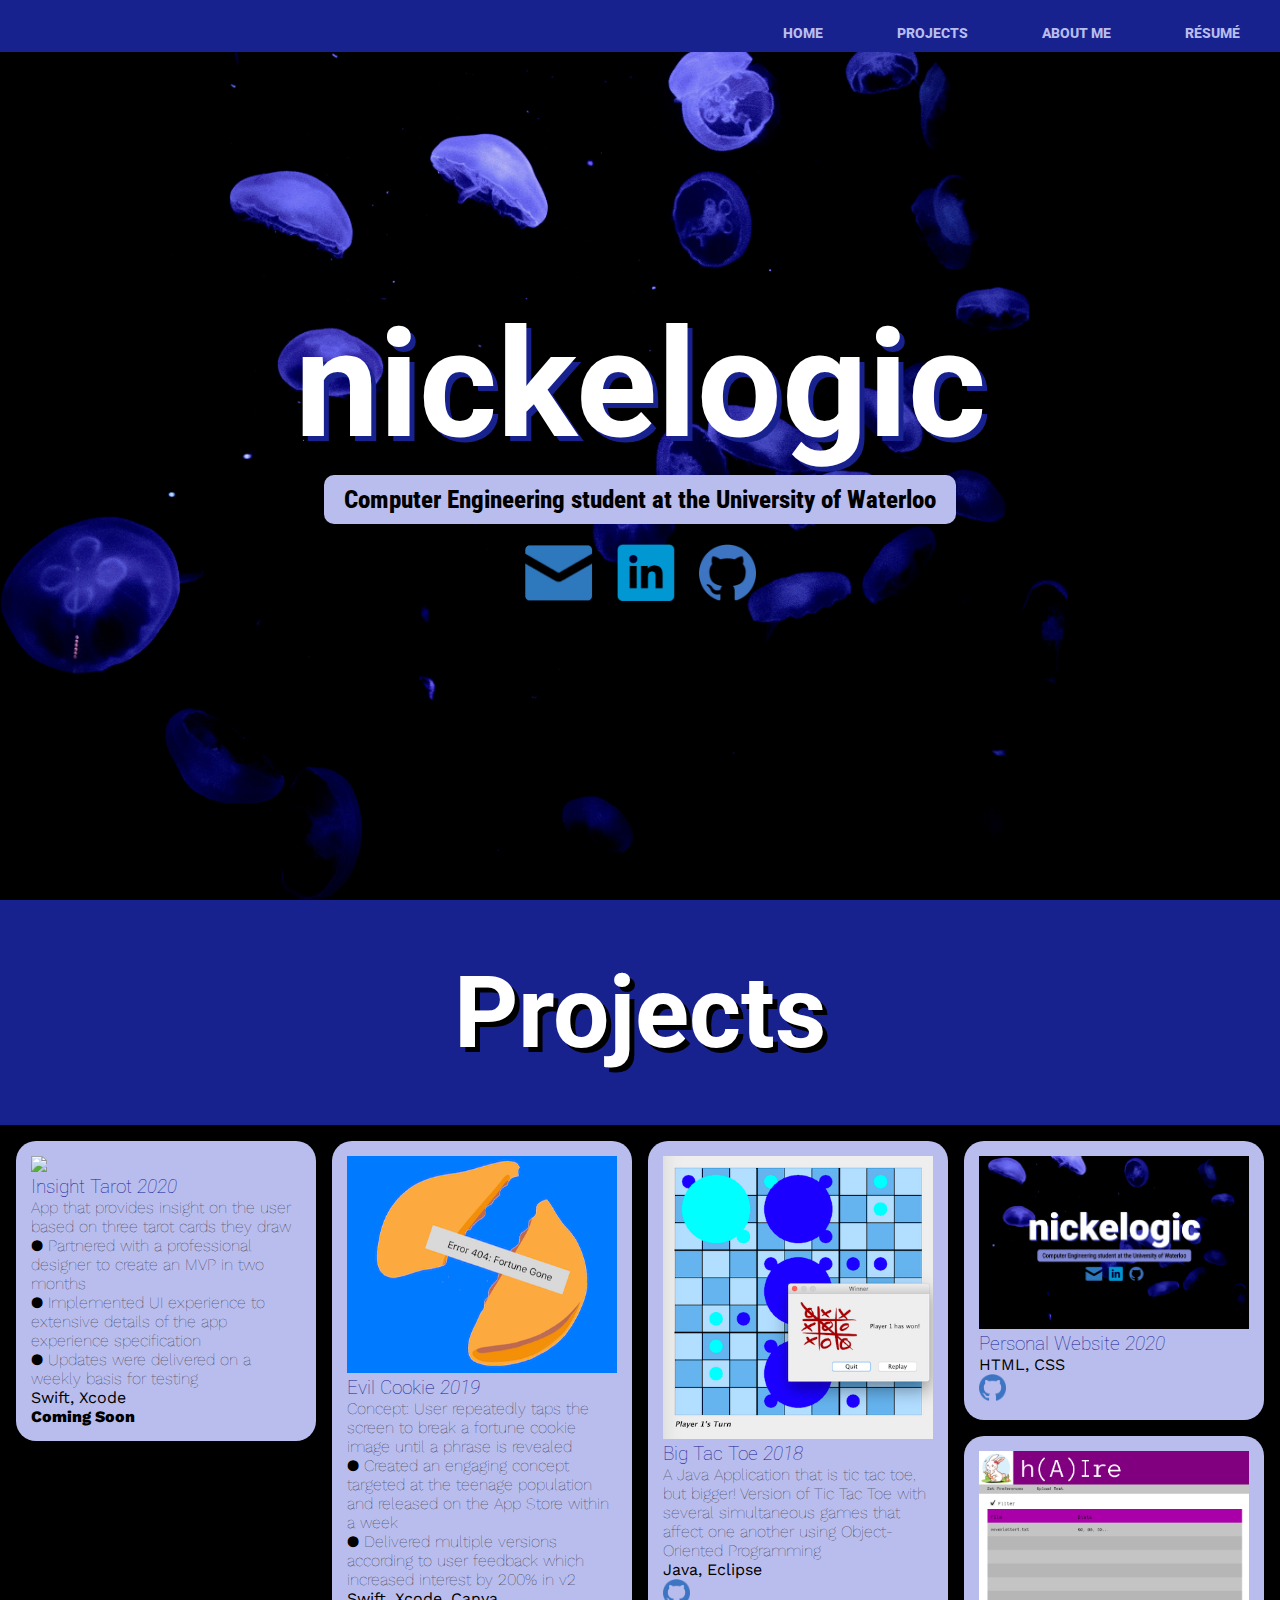
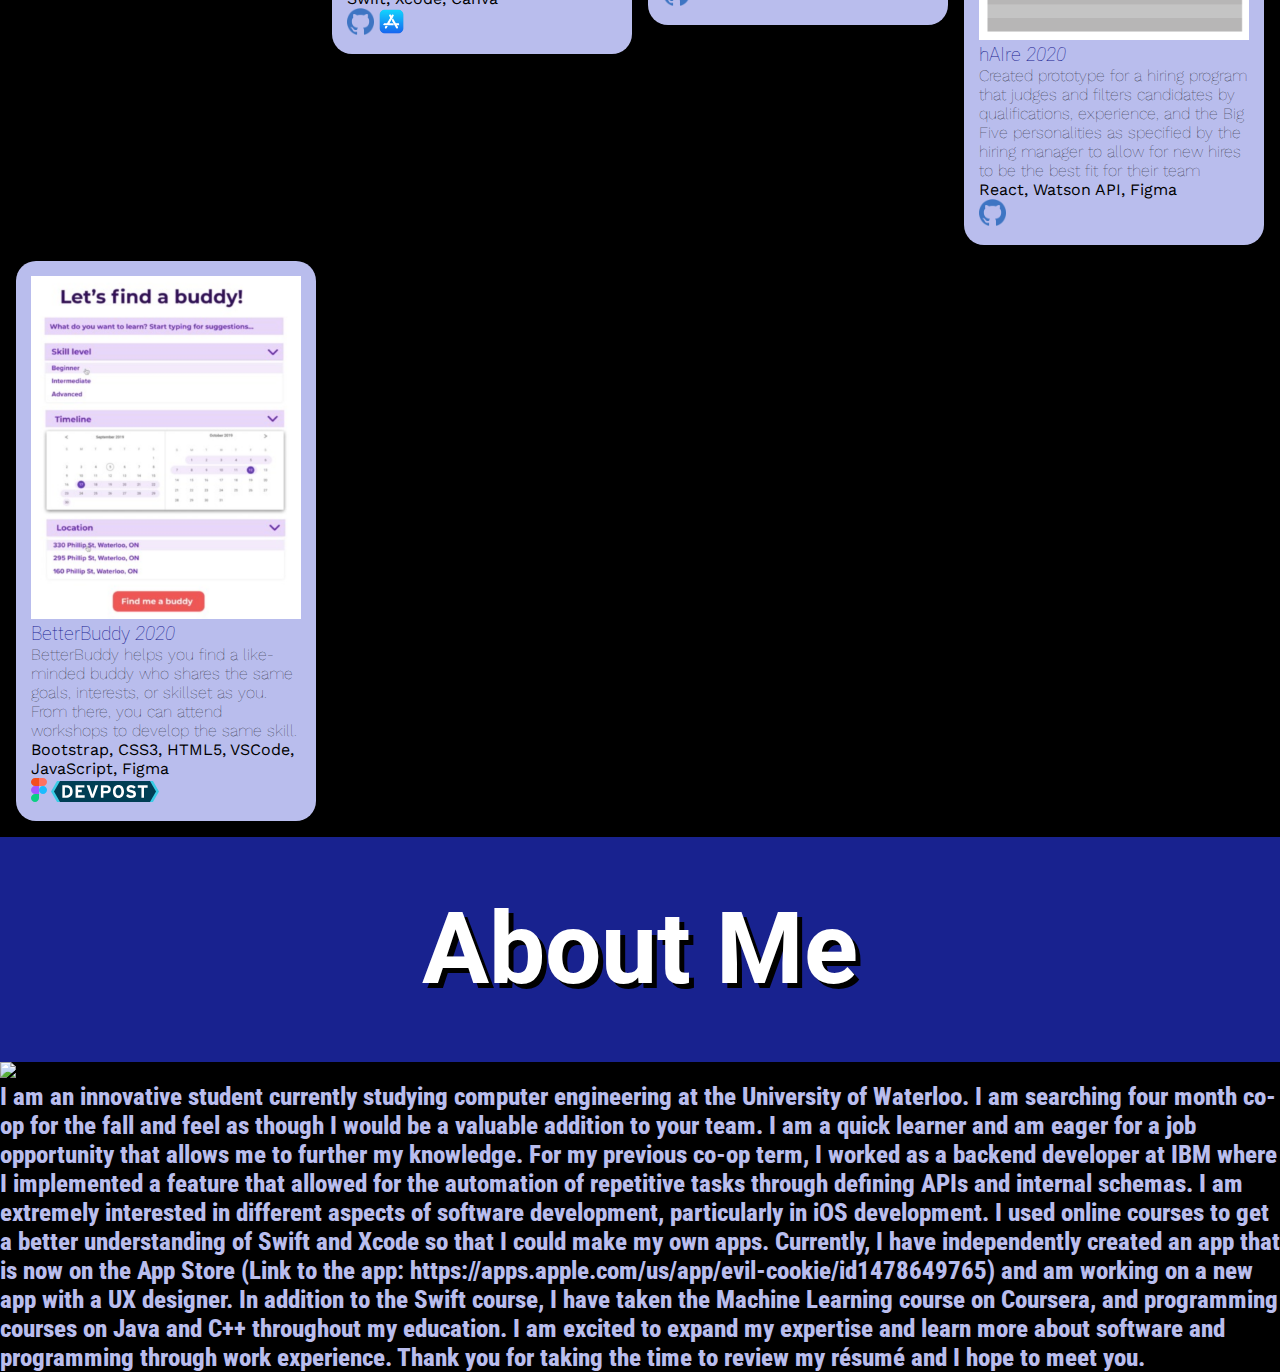
==== index.html @ 1be84898 "update projects" ====
<!DOCTYPE html>
<html lang="en">

<head>
    <title>nickelogic | home</title>
    <meta charset="utf-8">
    <meta name="viewport" content="width=device-width, initial-scale=1">
    <meta name="description"
    content="Computer Engineering Student at the University of Waterloo">
    <link rel="stylesheet" href="./css/style.css">
    <link rel="stylesheet" href="./css/box.css">
    <link href="https://fonts.googleapis.com/css2?family=Raleway&display=swap" rel="stylesheet">
    <link href="https://fonts.googleapis.com/css2?family=Roboto+Condensed&display=swap" rel="stylesheet">

    <link href="https://fonts.googleapis.com/css2?family=Roboto:wght@900&display=swap" rel="stylesheet">

    <link rel="icon" href="./img/jellyfishicon.png">
</head>

<header>
    <div class="container">
        <nav>
            <ul>
                <li><a class="active" href="./index.html">Home</a></li>
                <li><a href="#projects">Projects</a></li>
                <li><a href="#aboutme">About Me</a></li>
                <li><a href="Nicole_Beilis_Resume.pdf" target="_blank" rel="noopener">Résumé</a></li>
            </ul>
        </nav>
    </div>
</header>

<body>
    <header id="showcase">
        <h1>nickelogic</h1>
        <p>Computer Engineering student at the University of Waterloo</p>
        <div class='social'>
            <a id="test" href="mailto:nicole.beilis+website@gmail.com" target="_blank">
                <img alt="email" src="./img/maillogo.png" width="6%" /></a>
            <a href="https://www.linkedin.com/in/nbeilis/" target="_blank">
                <img alt="github" src="./img/linkedinlogo.png" width="5%" /></a>
            <a href="https://github.com/nickelogic" target="_blank">
                <img alt="email" src="./img/githubicon.png" width="5%" /></a>
      </div>
    </header>
    <div id="projects">
        <div id="bigheader"><h1>Projects</h1></div>
        <div class="row">
            <div class="column">
              <div class="content">
                <img src="img/tarotpreview.png" style="width:100%">
                <h3>Insight Tarot <i>2020</i></h3>
                <h4>App that provides insight on the user based on three tarot cards they draw <br>
                    ● Partnered with a professional designer to create an MVP in two months<br>
                    ● Implemented UI experience to extensive details of the app experience specification<br>
                    ● Updates were delivered on a weekly basis for testing<br>
                    <b>Swift, Xcode</b></h4>
                <a >Coming Soon</a>
              </div>
            </div>
            <div class="column">
              <div class="content">
                <img src="img/evilCookie.png" style="width:100%">
                <h3>Evil Cookie <i>2019</i></h3>
                <h4>Concept: User repeatedly taps the screen to break a fortune cookie image until a phrase is revealed<br>
                    ● Created an engaging concept targeted at the teenage population and released on the App Store within a
                    week<br>
                    ● Delivered multiple versions according to user feedback which increased interest by 200% in v2<br>
                    <b>Swift, Xcode, Canva</b>
                </h4>
                <a href="https://github.com/nickelogic/EvilCookie" target="_blank">
                    <img alt="email" src="./img/githubicon.png" width="10%" /></a>
                <a href="https://apps.apple.com/us/app/evil-cookie/id1478649765" target="_blank">
                    <img alt="email" src="./img/appstorelogo.png" width="10%" /></a>
              </div>
            </div>
            <div class="column">
              <div class="content">
                <img src="img/bigTacToe.png" style="width:100%">
                <h3>Big Tac Toe  <i>2018</i></h3>
                <h4>A Java Application that is tic tac toe, but bigger! Version of Tic Tac Toe with several simultaneous games that affect one another using
Object-Oriented Programming<br>
                    <b>Java, Eclipse</b>
                </h4>
                <a href="https://github.com/nickelogic/BigTacToe" target="_blank">
                    <img alt="email" src="./img/githubicon.png" width="10%" /></a>
              </div>
            </div>
            <div class="column">
                <div class="content">
                  <img src="img/website.png" style="width:100%">
                  <h3>Personal Website <i>2020</i></h3>
                  <h4><b>HTML, CSS</b></h4>
                  <a href="https://github.com/nickelogic/website" target="_blank">
                    <img alt="email" src="./img/githubicon.png" width="10%" /></a>
                </div>
            </div>
            <div class="column">
                <div class="content">
                  <img src="img/haire.png" style="width:100%">
                  <h3>hAIre <i>2020</i></h3>
                  <h4>Created prototype for a hiring program that judges and filters candidates by qualifications, experience, and
                    the Big Five personalities as specified by the hiring manager to allow for new hires to be the best fit for
                    their team<br><b>React, Watson API, Figma</b></h4>
                  <a href="https://github.com/nickelogic/AI-Project" target="_blank">
                    <img alt="email" src="./img/githubicon.png" width="10%" /></a>
                </div>
            </div>
            <div class="column">
                <div class="content">
                  <img src="img/betterbuddy.png" style="width:100%">
                  <h3>BetterBuddy <i>2020</i><h3>
                  <h4>BetterBuddy helps you find a like-minded buddy who shares the same goals, interests, or skillset as you. From there, you can attend workshops to develop the same skill.<br><b>Bootstrap, CSS3, HTML5, VSCode, JavaScript, Figma</b></h4>
                  <a href="https://www.figma.com/proto/38WN1Kuuo11zwp2X0TWscH/BetterBuddy-(Copy)?node-id=8%3A1270&scaling=scale-down-width" target="_blank">
                    <img alt="email" src="./img/figma.svg" width="6%" /></a>
                    <a href="https://devpost.com/software/betterbuddy" target="_blank">
                        <img alt="email" src="./img/devpost.svg" width="40%" /></a>
                </div>
            </div>
    </div>
    <div id="aboutme">
        <div id="bigheader">
            <h1>About Me</h1>
        </div>
        <div >
            <img src="img/profile.jpg" alt="Me" width=25% class="left"/>
            <p class="desc">I am an innovative student currently studying computer engineering at the University of Waterloo. I am searching four month co-op for the fall and feel as though I would be a valuable addition to your team. I am a quick learner and am eager for a job opportunity that allows me to further my knowledge. 
                For my previous co-op term, I worked as a backend developer at IBM where I implemented a feature that allowed for the automation of repetitive tasks through defining APIs and internal schemas.
                I am extremely interested in different aspects of software development, particularly in iOS development. I used online courses to get a better understanding of Swift and Xcode so that I could make my own apps. Currently, I have independently created an app that is now on the App Store (Link to the app: https://apps.apple.com/us/app/evil-cookie/id1478649765) and am working on a new app with a UX designer. 
                In addition to the Swift course, I have taken the Machine Learning course on Coursera, and programming courses on Java and C++ throughout my education. I am excited to expand my expertise and learn more about software and programming through work experience. 
                Thank you for taking the time to review my résumé and I hope to meet you.
            </p> 
        </div>
    </div>
</body>

</html>
---- css/style.css ----
@import url('https://fonts.googleapis.com/css?family=Work+Sans:400,600');
* {
    margin: 0;
    padding: 0;
}

html {
    scroll-behavior: smooth;
   }

body {
	margin: 0;
	background: black;
	font-family: 'Work Sans', sans-serif;
	font-weight: 800;
}

.title{
  margin-top: 50px;
  text-align: center;
}

h1 {
    color: white;
    font-family: 'Roboto', sans-serif;
    text-shadow: 5px 5px #18228f;
    word-break: keep-all;
    font-size: 100px;
}

h2 {
    color: black;
    /* font-family: 'Raleway', sans-serif; */
    font-family: 'Roboto Condensed', sans-serif;
}

p {
    color: #b9bded;
    font-size: 25px;
    font-family: 'Roboto Condensed', sans-serif;
    /* font-family: 'Raleway', sans-serif; */
}

.container {
	width: 80%;
  margin: 0 auto;
  position: fixed; /* Set the navbar to fixed position */
  padding-right: 30px;
  top: 0; /* Position the navbar at the top of the page */
  width: 100%;
  background-color: #18228f;
}

header {
  background: #18228f;
}

header::after {
  content: '';
  display: table;
  clear: both;
}

nav {
  float: right;
}

nav ul {
  margin: 0;
  padding: 10px;
  list-style: none;
}

nav li {
  display: inline-block;
  margin-left: 70px;
  padding-top: 13px;

  position: relative;
}

nav a {
  color: #b9bded;
  text-decoration: none;
  text-transform: uppercase;
  font-size: 14px;
  font-family: 'Roboto', sans-serif;;
}

nav a:hover {
  color: white;
}

nav a::before {
  content: '';
  display: block;
  height: 5px;
  background-color: white;

  position: absolute;
  top: 0;
  width: 0%;

  transition: all ease-in-out 250ms;
}

nav a:hover::before {
  width: 100%;
}

#showcase {
    background-image: url('../img/jellyfish.jpg');
    height: 100vh;
    background-size: cover;
    background-position: center;
    display: flex;
    flex-direction: column;
    justify-content: center;
    align-items: center;
    padding: 0 20px;
    text-align: center;
}

#showcase h1 {
    color: white;
    line-height: 1.2;
    font-family: 'Roboto', sans-serif;
    font-size: 150px;
    text-shadow: 5px 5px #18228f;
    word-break: keep-all;
}

#showcase .button {
    text-decoration: none;
    border: 1px solid;
    padding: 10px 20px;
    border-radius: 10px;
    margin-top: 20px;
    color: white;
}

#showcase p{
    background-color: #b9bded;
    color: black;
    border-radius: 10px;
    padding: 10px 20px;
}

.social {
  padding-top: 20px;
  clear: both;
}

.social a{
  padding: 10px;
}

.left {
    float: left;
    padding: 0 10px 0 0;
}
.desc {
    padding-top: 20px;
}

  #bigheader {
    /* background-image: url('../img/jellyfish1.png'); */
    background-color: #18228f;
    height: 25vh;
    background-size: cover;
    background-position: center;
    display: flex;
    flex-direction: column;
    justify-content: center;
    align-items: center;
    padding: 0 20px;
    text-align: center;
}

#bigheader h1 {
    color: white;
    line-height: 1.2;
    font-family: 'Roboto', sans-serif;
    font-size: 100px;
    text-shadow: 5px 5px black;
    word-break: keep-all;
}
---- css/box.css ----
* {
    box-sizing: border-box;
  }
  
  h1 {
    font-size: 50px;
    word-break: break-all;
  } 

  h3 {
    color: #18228f;
    word-break: fix-all;
    font-family: 'Roboto', sans-serif;
    font-weight: 100;
  } 

  h4 {
    color: black;
    word-break: fix-all;
    font-weight: 100;
  } 
  
  /* Add padding BETWEEN each column (if you want) */
  .row,
  .row > .column {
    padding: 8px;

  }
  
  /* Create four equal columns that floats next to each other */
  .column {
    float: left;
    width: 25%;
  }
  
  /* Clear floats after rows */
  .row:after {
    content: "";
    display: table;
    clear: both;
  }
  
  /* Content */
  .content {
    /* background-color: #8188d6;  */
    background-color: #b9bded;
    padding: 15px;
    border-radius: 20px;
  }

  #content .button {
    text-decoration: none;
    border: 1px solid;
    padding: 10px 20px;
    border-radius: 10px;
    margin-top: 20px;
    color: white;
}
  
  /* Responsive layout - makes a two column-layout instead of four columns */
  @media screen and (max-width: 900px) {
    .column {
      width: 50%;
    }
  }
  
  /* Responsive layout - makes the two columns stack on top of each other instead of next to each other */
@media screen and (max-width: 600px) {
    .column {
      width: 100%;
    }
  }
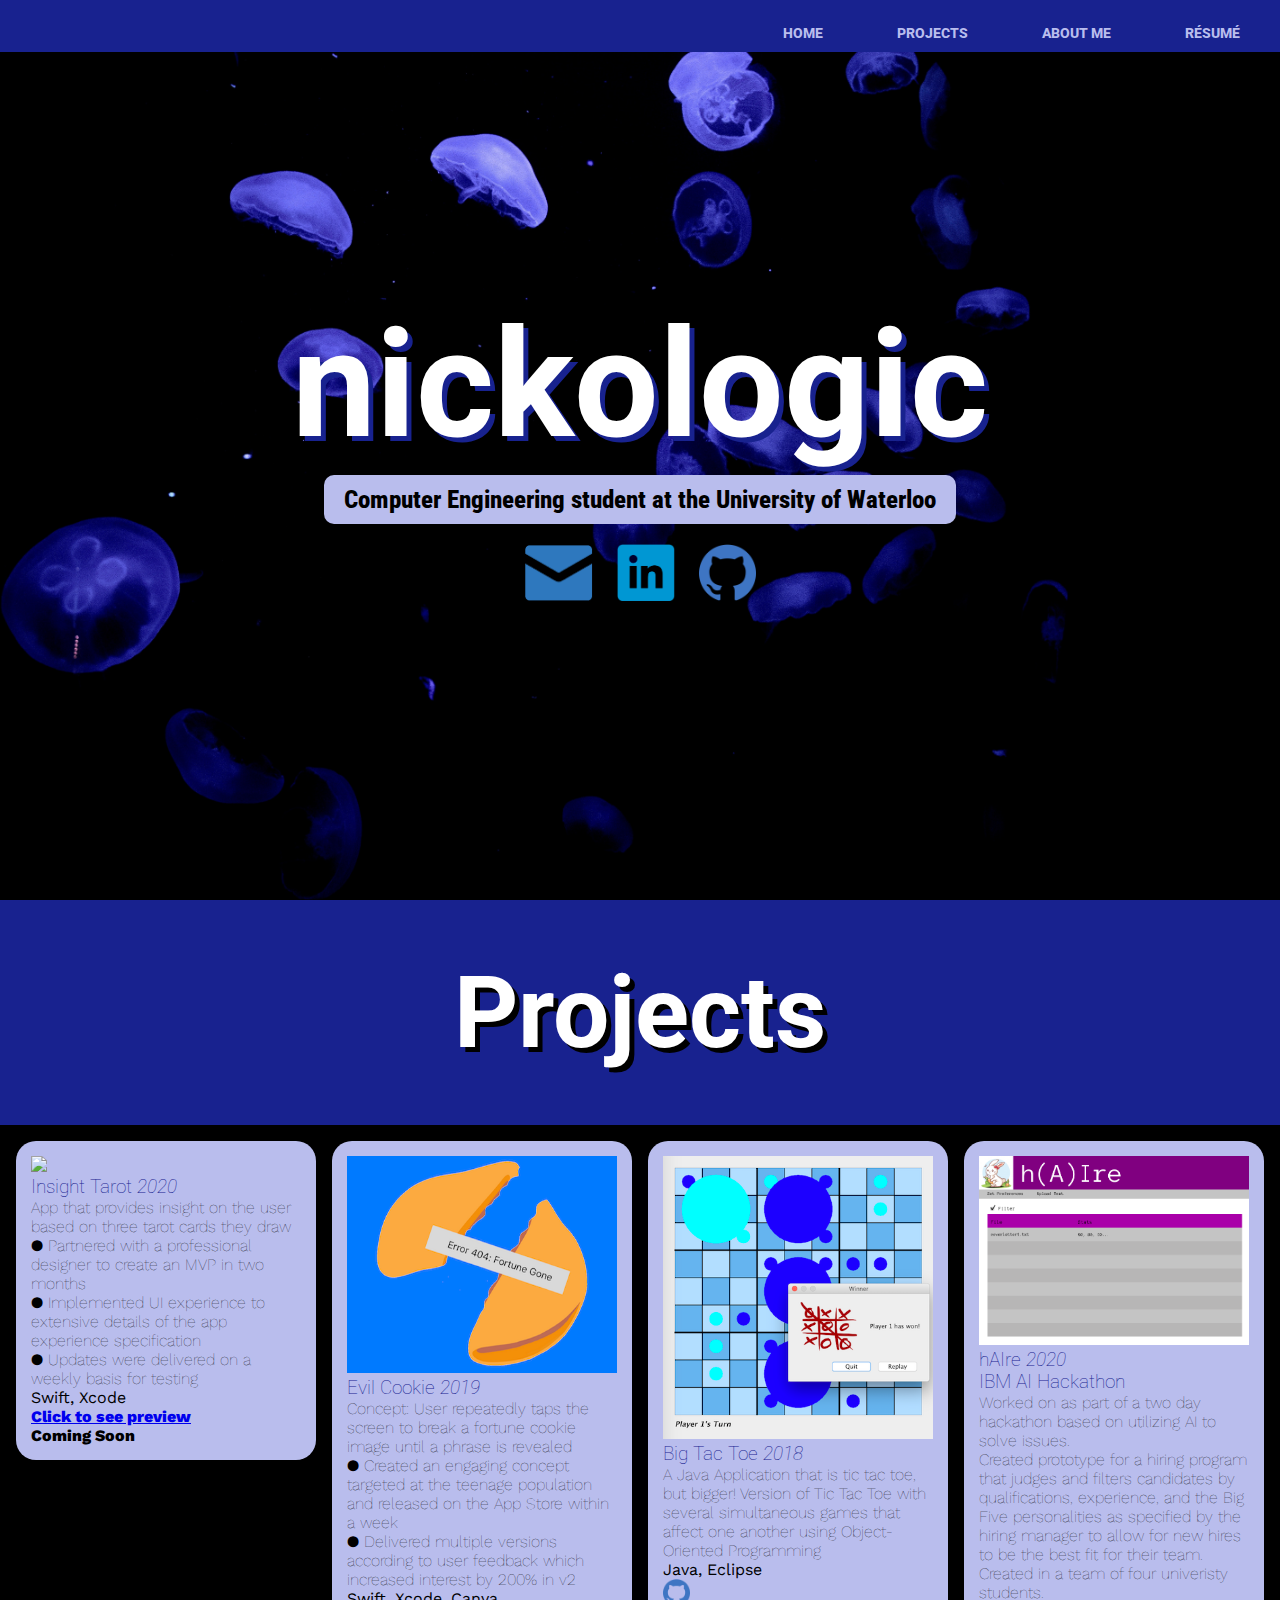
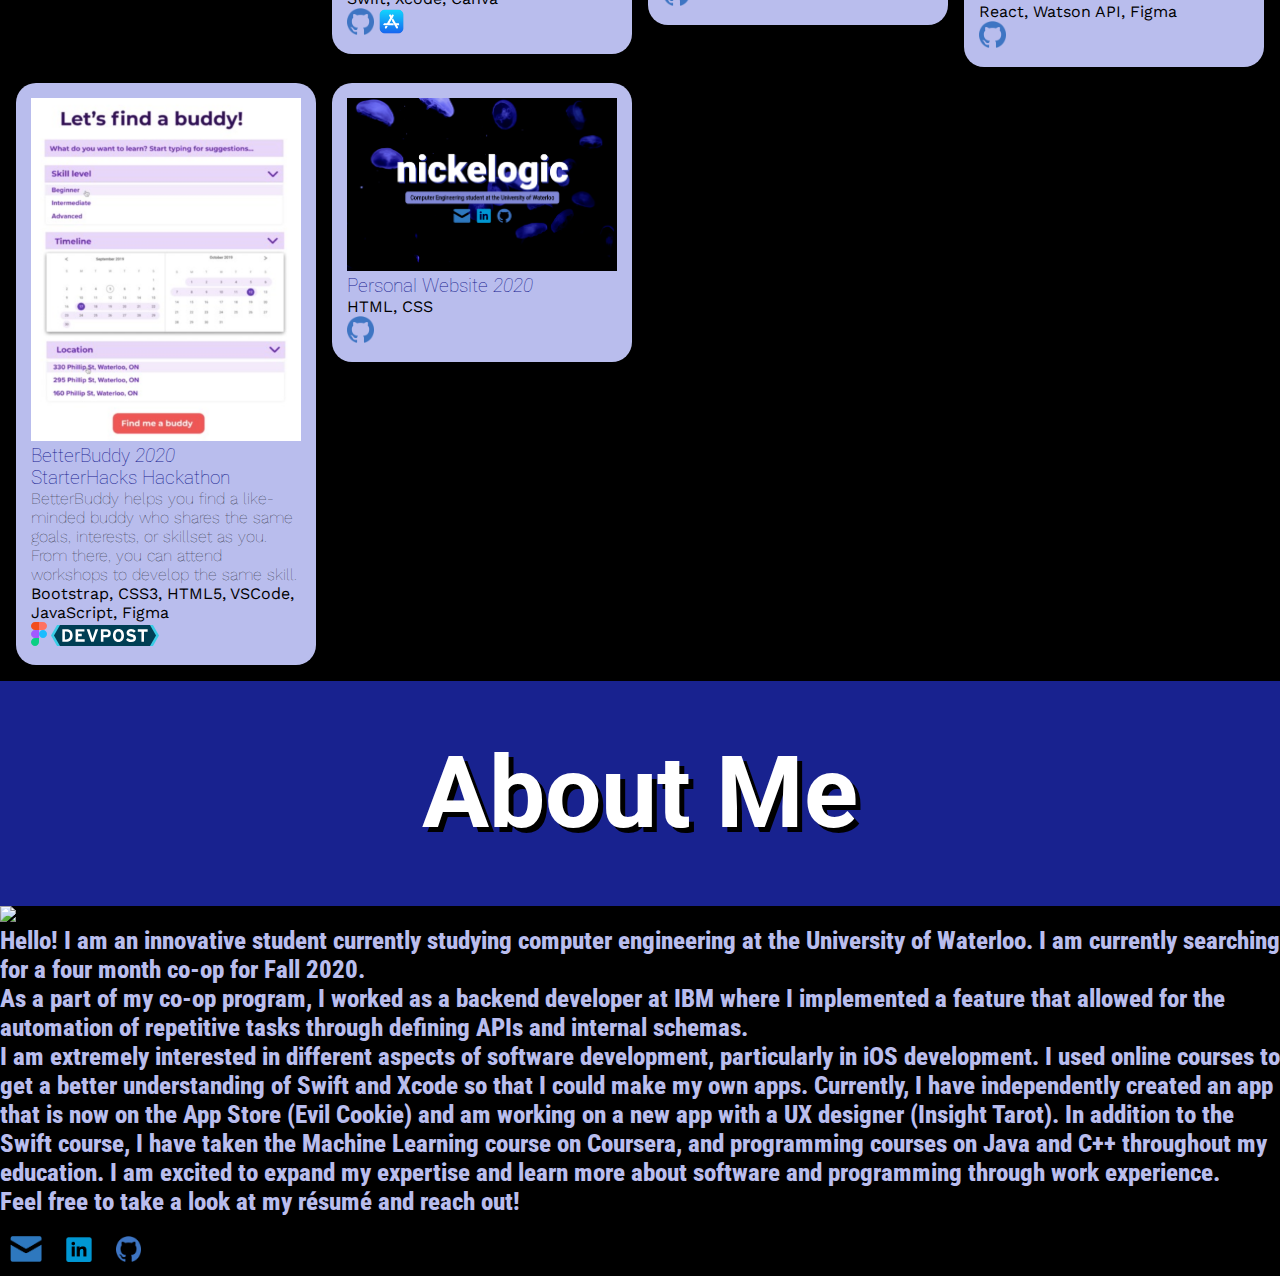
==== commit 95dc2ee7: "change name" ====
--- a/index.html
+++ b/index.html
@@ -2,7 +2,7 @@
 <html lang="en">
 
 <head>
-    <title>nickelogic | home</title>
+    <title>nickologic</title>
     <meta charset="utf-8">
     <meta name="viewport" content="width=device-width, initial-scale=1">
     <meta name="description"
@@ -32,7 +32,7 @@
 
 <body>
     <header id="showcase">
-        <h1>nickelogic</h1>
+        <h1>nickologic</h1>
         <p>Computer Engineering student at the University of Waterloo</p>
         <div class='social'>
             <a id="test" href="mailto:nicole.beilis+website@gmail.com" target="_blank">
@@ -55,6 +55,7 @@
                     ● Implemented UI experience to extensive details of the app experience specification<br>
                     ● Updates were delivered on a weekly basis for testing<br>
                     <b>Swift, Xcode</b></h4>
+                    <a href="img/tarot.mov">Click to see preview<br></a>
                 <a >Coming Soon</a>
               </div>
             </div>
@@ -88,20 +89,11 @@
             </div>
             <div class="column">
                 <div class="content">
-                  <img src="img/website.png" style="width:100%">
-                  <h3>Personal Website <i>2020</i></h3>
-                  <h4><b>HTML, CSS</b></h4>
-                  <a href="https://github.com/nickelogic/website" target="_blank">
-                    <img alt="email" src="./img/githubicon.png" width="10%" /></a>
-                </div>
-            </div>
-            <div class="column">
-                <div class="content">
                   <img src="img/haire.png" style="width:100%">
-                  <h3>hAIre <i>2020</i></h3>
-                  <h4>Created prototype for a hiring program that judges and filters candidates by qualifications, experience, and
+                  <h3>hAIre <i>2020</i><br>IBM AI Hackathon</h3>
+                  <h4>Worked on as part of a two day hackathon based on utilizing AI to solve issues.<br>Created prototype for a hiring program that judges and filters candidates by qualifications, experience, and
                     the Big Five personalities as specified by the hiring manager to allow for new hires to be the best fit for
-                    their team<br><b>React, Watson API, Figma</b></h4>
+                    their team.<br>Created in a team of four univeristy students.<br><b>React, Watson API, Figma</b></h4>
                   <a href="https://github.com/nickelogic/AI-Project" target="_blank">
                     <img alt="email" src="./img/githubicon.png" width="10%" /></a>
                 </div>
@@ -109,12 +101,21 @@
             <div class="column">
                 <div class="content">
                   <img src="img/betterbuddy.png" style="width:100%">
-                  <h3>BetterBuddy <i>2020</i><h3>
+                  <h3>BetterBuddy <i>2020</i><br>StarterHacks Hackathon<h3>
                   <h4>BetterBuddy helps you find a like-minded buddy who shares the same goals, interests, or skillset as you. From there, you can attend workshops to develop the same skill.<br><b>Bootstrap, CSS3, HTML5, VSCode, JavaScript, Figma</b></h4>
                   <a href="https://www.figma.com/proto/38WN1Kuuo11zwp2X0TWscH/BetterBuddy-(Copy)?node-id=8%3A1270&scaling=scale-down-width" target="_blank">
                     <img alt="email" src="./img/figma.svg" width="6%" /></a>
                     <a href="https://devpost.com/software/betterbuddy" target="_blank">
                         <img alt="email" src="./img/devpost.svg" width="40%" /></a>
+                </div>
+            </div>
+            <div class="column">
+                <div class="content">
+                  <img src="img/website.png" style="width:100%">
+                  <h3>Personal Website <i>2020</i></h3>
+                  <h4><b>HTML, CSS</b></h4>
+                  <a href="https://github.com/nickelogic/website" target="_blank">
+                    <img alt="email" src="./img/githubicon.png" width="10%" /></a>
                 </div>
             </div>
     </div>
@@ -124,12 +125,18 @@
         </div>
         <div >
             <img src="img/profile.jpg" alt="Me" width=25% class="left"/>
-            <p class="desc">I am an innovative student currently studying computer engineering at the University of Waterloo. I am searching four month co-op for the fall and feel as though I would be a valuable addition to your team. I am a quick learner and am eager for a job opportunity that allows me to further my knowledge. 
-                For my previous co-op term, I worked as a backend developer at IBM where I implemented a feature that allowed for the automation of repetitive tasks through defining APIs and internal schemas.
-                I am extremely interested in different aspects of software development, particularly in iOS development. I used online courses to get a better understanding of Swift and Xcode so that I could make my own apps. Currently, I have independently created an app that is now on the App Store (Link to the app: https://apps.apple.com/us/app/evil-cookie/id1478649765) and am working on a new app with a UX designer. 
-                In addition to the Swift course, I have taken the Machine Learning course on Coursera, and programming courses on Java and C++ throughout my education. I am excited to expand my expertise and learn more about software and programming through work experience. 
-                Thank you for taking the time to review my résumé and I hope to meet you.
+            <p class="desc">Hello! I am an innovative student currently studying computer engineering at the University of Waterloo. I am currently searching for a four month co-op for Fall 2020. <br>As a part of my co-op program, I worked as a backend developer at IBM where I implemented a feature that allowed for the automation of repetitive tasks through defining APIs and internal schemas.
+                <br>I am extremely interested in different aspects of software development, particularly in iOS development. I used online courses to get a better understanding of Swift and Xcode so that I could make my own apps. Currently, I have independently created an app that is now on the App Store (Evil Cookie) and am working on a new app with a UX designer (Insight Tarot). In addition to the Swift course, I have taken the Machine Learning course on Coursera, and programming courses on Java and C++ throughout my education. I am excited to expand my expertise and learn more about software and programming through work experience. 
+                <br>Feel free to take a look at my résumé and reach out!
             </p> 
+            <div class='social'>
+                <a id="test" href="mailto:nicole.beilis+website@gmail.com" target="_blank">
+                    <img alt="email" src="./img/maillogo.png" width="2.5%" /></a>
+                <a href="https://www.linkedin.com/in/nbeilis/" target="_blank">
+                    <img alt="github" src="./img/linkedinlogo.png" width="2%" /></a>
+                <a href="https://github.com/nickelogic" target="_blank">
+                    <img alt="email" src="./img/githubicon.png" width="2%" /></a>
+          </div>
         </div>
     </div>
 </body>
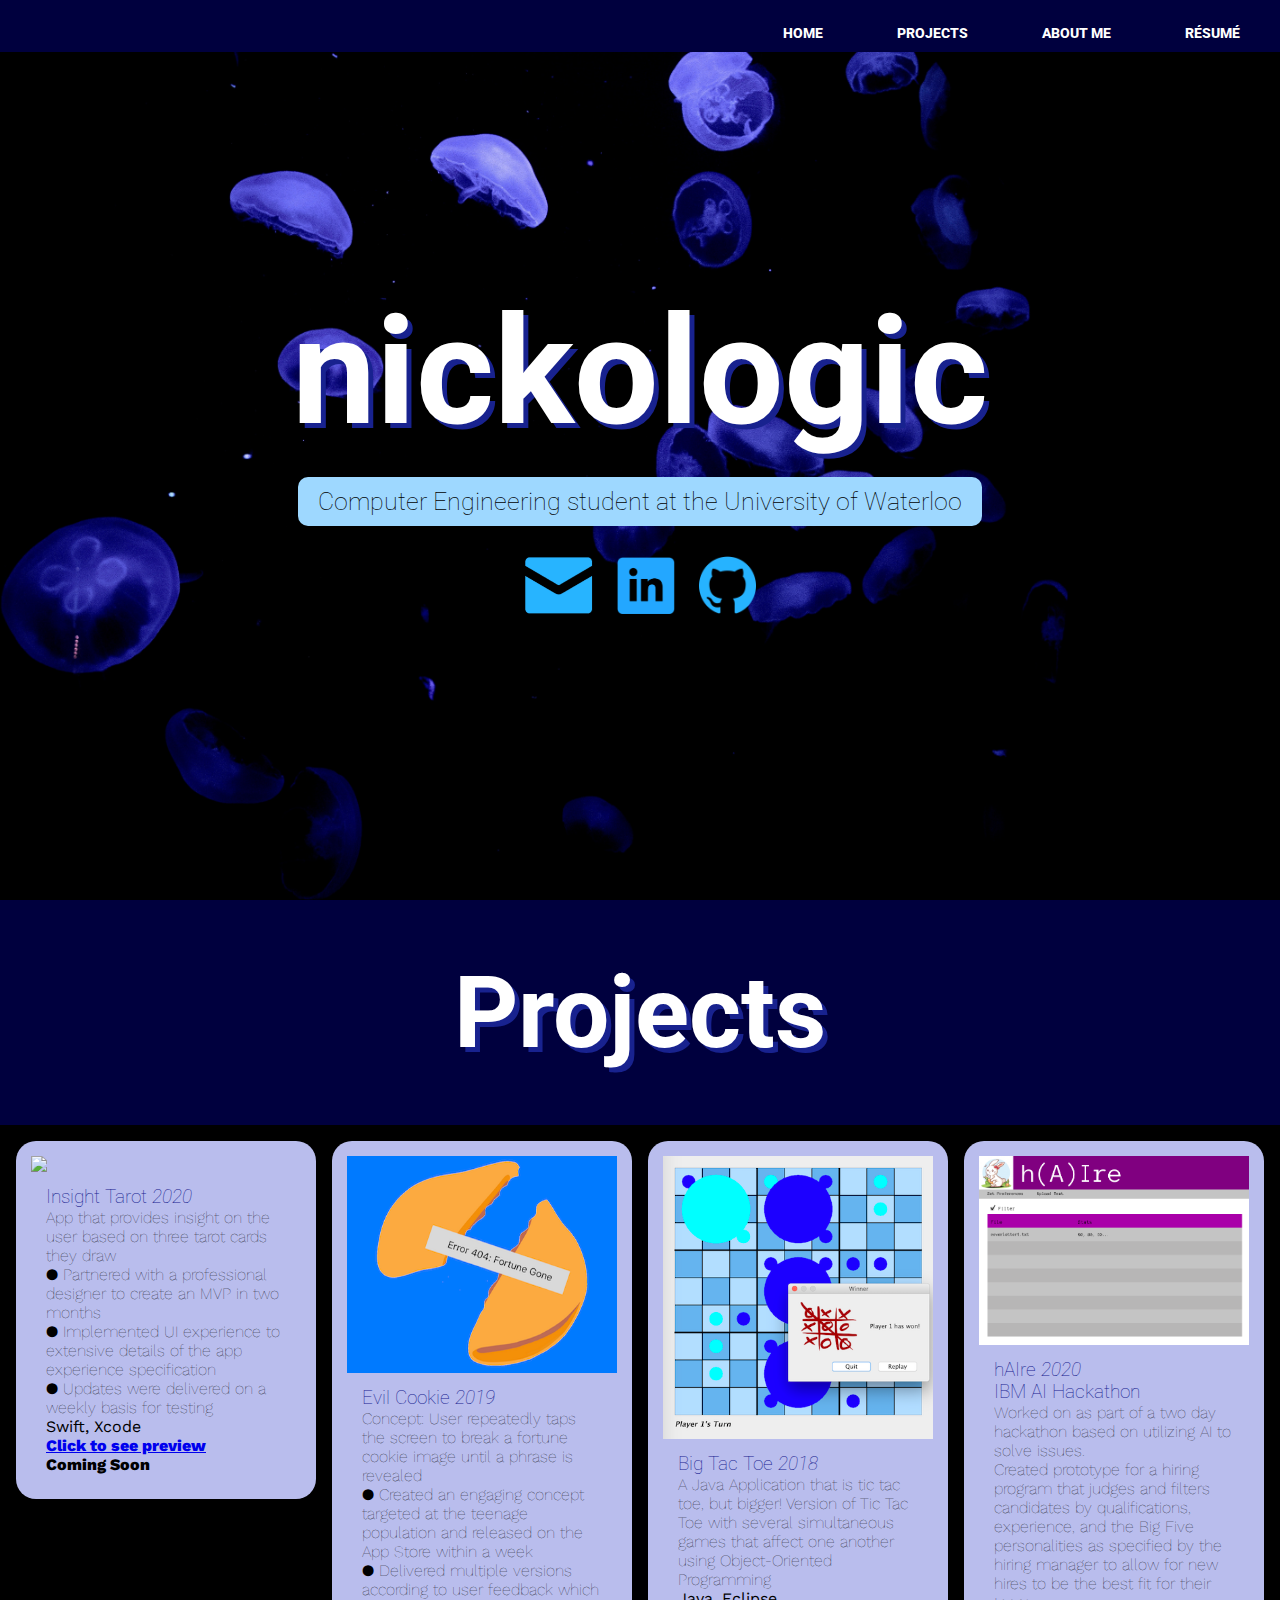
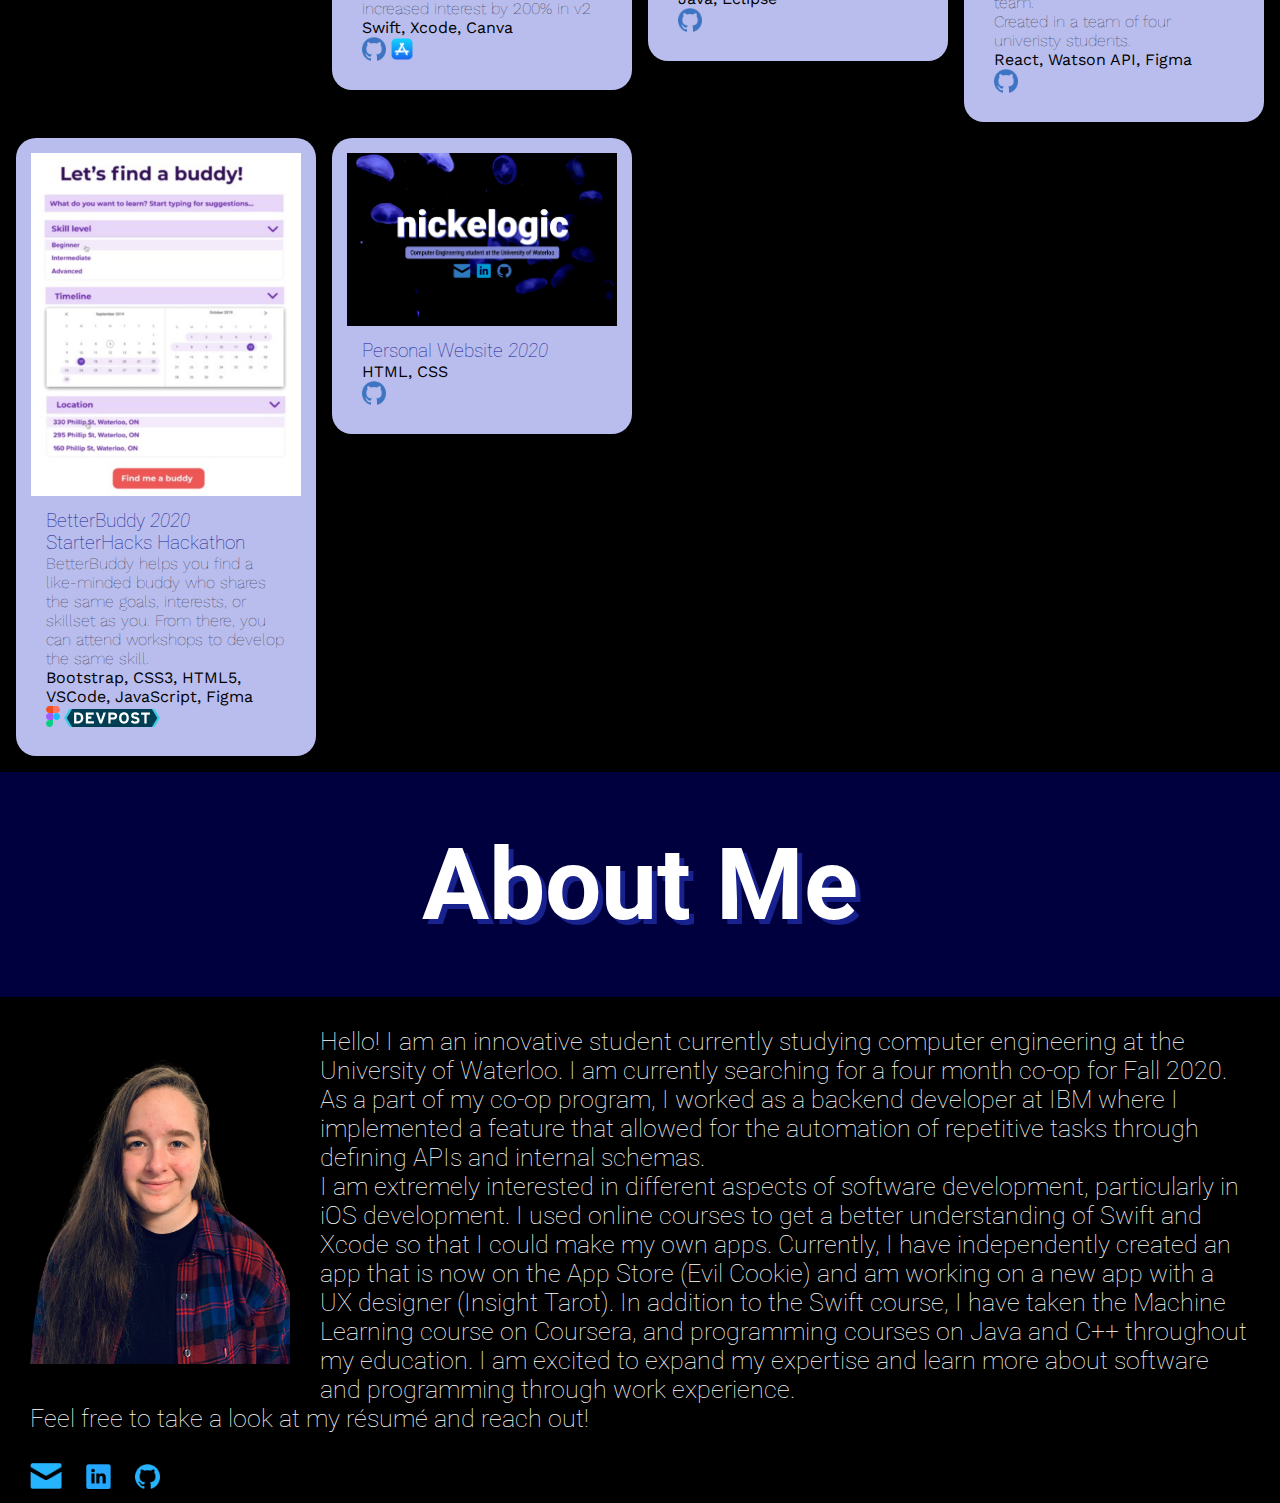
==== commit 97f09591: "change profile pic" ====
--- a/index.html
+++ b/index.html
@@ -9,10 +9,9 @@
     content="Computer Engineering Student at the University of Waterloo">
     <link rel="stylesheet" href="./css/style.css">
     <link rel="stylesheet" href="./css/box.css">
-    <link href="https://fonts.googleapis.com/css2?family=Raleway&display=swap" rel="stylesheet">
-    <link href="https://fonts.googleapis.com/css2?family=Roboto+Condensed&display=swap" rel="stylesheet">
 
     <link href="https://fonts.googleapis.com/css2?family=Roboto:wght@900&display=swap" rel="stylesheet">
+    <link href="https://fonts.googleapis.com/css2?family=Roboto&display=swap" rel="stylesheet">
 
     <link rel="icon" href="./img/jellyfishicon.png">
 </head>
@@ -38,84 +37,96 @@
             <a id="test" href="mailto:nicole.beilis+website@gmail.com" target="_blank">
                 <img alt="email" src="./img/maillogo.png" width="6%" /></a>
             <a href="https://www.linkedin.com/in/nbeilis/" target="_blank">
-                <img alt="github" src="./img/linkedinlogo.png" width="5%" /></a>
-            <a href="https://github.com/nickelogic" target="_blank">
-                <img alt="email" src="./img/githubicon.png" width="5%" /></a>
+                <img alt="linkedin" src="./img/linkedinlogo.png" width="5%" /></a>
+            <a href="https://github.com/nickologic-dev" target="_blank">
+                <img alt="github" src="./img/githubicon.png" width="5%" /></a>
       </div>
     </header>
     <div id="projects">
         <div id="bigheader"><h1>Projects</h1></div>
         <div class="row">
             <div class="column">
-              <div class="content">
+              <div class="content project-colour">
                 <img src="img/tarotpreview.png" style="width:100%">
-                <h3>Insight Tarot <i>2020</i></h3>
-                <h4>App that provides insight on the user based on three tarot cards they draw <br>
+                <div class="bubble-padding">
+                    <h3>Insight Tarot <i>2020</i></h3>
+                    <h4>App that provides insight on the user based on three tarot cards they draw <br>
                     ● Partnered with a professional designer to create an MVP in two months<br>
                     ● Implemented UI experience to extensive details of the app experience specification<br>
                     ● Updates were delivered on a weekly basis for testing<br>
                     <b>Swift, Xcode</b></h4>
                     <a href="img/tarot.mov">Click to see preview<br></a>
-                <a >Coming Soon</a>
+                    <a >Coming Soon</a>
+                </div>
               </div>
             </div>
             <div class="column">
-              <div class="content">
+              <div class="content project-colour">
                 <img src="img/evilCookie.png" style="width:100%">
-                <h3>Evil Cookie <i>2019</i></h3>
-                <h4>Concept: User repeatedly taps the screen to break a fortune cookie image until a phrase is revealed<br>
-                    ● Created an engaging concept targeted at the teenage population and released on the App Store within a
-                    week<br>
-                    ● Delivered multiple versions according to user feedback which increased interest by 200% in v2<br>
-                    <b>Swift, Xcode, Canva</b>
-                </h4>
-                <a href="https://github.com/nickelogic/EvilCookie" target="_blank">
-                    <img alt="email" src="./img/githubicon.png" width="10%" /></a>
-                <a href="https://apps.apple.com/us/app/evil-cookie/id1478649765" target="_blank">
-                    <img alt="email" src="./img/appstorelogo.png" width="10%" /></a>
+                <div class="bubble-padding">
+                    <h3>Evil Cookie <i>2019</i></h3>
+                    <h4>Concept: User repeatedly taps the screen to break a fortune cookie image until a phrase is revealed<br>
+                        ● Created an engaging concept targeted at the teenage population and released on the App Store within a
+                        week<br>
+                        ● Delivered multiple versions according to user feedback which increased interest by 200% in v2<br>
+                        <b>Swift, Xcode, Canva</b>
+                    </h4>
+                    <a href="https://github.com/nickologic-dev/EvilCookie" target="_blank">
+                        <img alt="email" src="./img/githubicon.png" width="10%" /></a>
+                    <a href="https://apps.apple.com/us/app/evil-cookie/id1478649765" target="_blank">
+                        <img alt="email" src="./img/appstorelogo.png" width="10%" /></a>
+                </div>
               </div>
             </div>
             <div class="column">
-              <div class="content">
+              <div class="content project-colour">
                 <img src="img/bigTacToe.png" style="width:100%">
-                <h3>Big Tac Toe  <i>2018</i></h3>
-                <h4>A Java Application that is tic tac toe, but bigger! Version of Tic Tac Toe with several simultaneous games that affect one another using
-Object-Oriented Programming<br>
+                <div class="bubble-padding">
+                    <h3>Big Tac Toe  <i>2018</i></h3>
+                    <h4>A Java Application that is tic tac toe, but bigger! Version of Tic Tac Toe with several simultaneous games that affect one another using
+                        Object-Oriented Programming<br>
                     <b>Java, Eclipse</b>
-                </h4>
-                <a href="https://github.com/nickelogic/BigTacToe" target="_blank">
-                    <img alt="email" src="./img/githubicon.png" width="10%" /></a>
+                    </h4>
+                    <a href="https://github.com/nickologic-dev/BigTacToe" target="_blank">
+                        <img alt="email" src="./img/githubicon.png" width="10%" /></a>
+                </div>
               </div>
             </div>
             <div class="column">
-                <div class="content">
-                  <img src="img/haire.png" style="width:100%">
-                  <h3>hAIre <i>2020</i><br>IBM AI Hackathon</h3>
-                  <h4>Worked on as part of a two day hackathon based on utilizing AI to solve issues.<br>Created prototype for a hiring program that judges and filters candidates by qualifications, experience, and
-                    the Big Five personalities as specified by the hiring manager to allow for new hires to be the best fit for
-                    their team.<br>Created in a team of four univeristy students.<br><b>React, Watson API, Figma</b></h4>
-                  <a href="https://github.com/nickelogic/AI-Project" target="_blank">
-                    <img alt="email" src="./img/githubicon.png" width="10%" /></a>
+                <div class="content hackathon-colour">
+                    <img src="img/haire.png" style="width:100%">
+                    <div class="bubble-padding">
+                    <h3>hAIre <i>2020</i><br>IBM AI Hackathon</h3>
+                        <h4>Worked on as part of a two day hackathon based on utilizing AI to solve issues.<br>Created prototype for a hiring program that judges and filters candidates by qualifications, experience, and
+                            the Big Five personalities as specified by the hiring manager to allow for new hires to be the best fit for
+                            their team.<br>Created in a team of four univeristy students.<br><b>React, Watson API, Figma</b></h4>
+                        <a href="https://github.com/nickologic-dev/AI-Project" target="_blank">
+                            <img alt="email" src="./img/githubicon.png" width="10%" /></a>
+                    </div>  
                 </div>
             </div>
             <div class="column">
-                <div class="content">
+                <div class="content hackathon-colour">
                   <img src="img/betterbuddy.png" style="width:100%">
-                  <h3>BetterBuddy <i>2020</i><br>StarterHacks Hackathon<h3>
-                  <h4>BetterBuddy helps you find a like-minded buddy who shares the same goals, interests, or skillset as you. From there, you can attend workshops to develop the same skill.<br><b>Bootstrap, CSS3, HTML5, VSCode, JavaScript, Figma</b></h4>
-                  <a href="https://www.figma.com/proto/38WN1Kuuo11zwp2X0TWscH/BetterBuddy-(Copy)?node-id=8%3A1270&scaling=scale-down-width" target="_blank">
-                    <img alt="email" src="./img/figma.svg" width="6%" /></a>
-                    <a href="https://devpost.com/software/betterbuddy" target="_blank">
-                        <img alt="email" src="./img/devpost.svg" width="40%" /></a>
+                  <div class="bubble-padding">
+                    <h3>BetterBuddy <i>2020</i><br>StarterHacks Hackathon<h3>
+                        <h4>BetterBuddy helps you find a like-minded buddy who shares the same goals, interests, or skillset as you. From there, you can attend workshops to develop the same skill.<br><b>Bootstrap, CSS3, HTML5, VSCode, JavaScript, Figma</b></h4>
+                        <a href="https://www.figma.com/proto/38WN1Kuuo11zwp2X0TWscH/BetterBuddy-(Copy)?node-id=8%3A1270&scaling=scale-down-width" target="_blank">
+                          <img alt="email" src="./img/figma.svg" width="6%" /></a>
+                          <a href="https://devpost.com/software/betterbuddy" target="_blank">
+                              <img alt="email" src="./img/devpost.svg" width="40%" /></a>
+                  </div>
                 </div>
             </div>
             <div class="column">
-                <div class="content">
+                <div class="content project-colour">
                   <img src="img/website.png" style="width:100%">
-                  <h3>Personal Website <i>2020</i></h3>
-                  <h4><b>HTML, CSS</b></h4>
-                  <a href="https://github.com/nickelogic/website" target="_blank">
-                    <img alt="email" src="./img/githubicon.png" width="10%" /></a>
+                  <div class="bubble-padding">
+                    <h3>Personal Website <i>2020</i></h3>
+                    <h4><b>HTML, CSS</b></h4>
+                    <a href="https://github.com/nickologic-dev/website" target="_blank">
+                      <img alt="email" src="./img/githubicon.png" width="10%" /></a>
+                  </div>
                 </div>
             </div>
     </div>
@@ -123,21 +134,21 @@
         <div id="bigheader">
             <h1>About Me</h1>
         </div>
-        <div >
-            <img src="img/profile.jpg" alt="Me" width=25% class="left"/>
+        <div>
+            <img src="img/profile.png" alt="Me" width=25% class="left"/>
             <p class="desc">Hello! I am an innovative student currently studying computer engineering at the University of Waterloo. I am currently searching for a four month co-op for Fall 2020. <br>As a part of my co-op program, I worked as a backend developer at IBM where I implemented a feature that allowed for the automation of repetitive tasks through defining APIs and internal schemas.
                 <br>I am extremely interested in different aspects of software development, particularly in iOS development. I used online courses to get a better understanding of Swift and Xcode so that I could make my own apps. Currently, I have independently created an app that is now on the App Store (Evil Cookie) and am working on a new app with a UX designer (Insight Tarot). In addition to the Swift course, I have taken the Machine Learning course on Coursera, and programming courses on Java and C++ throughout my education. I am excited to expand my expertise and learn more about software and programming through work experience. 
                 <br>Feel free to take a look at my résumé and reach out!
             </p> 
-            <div class='social'>
-                <a id="test" href="mailto:nicole.beilis+website@gmail.com" target="_blank">
-                    <img alt="email" src="./img/maillogo.png" width="2.5%" /></a>
-                <a href="https://www.linkedin.com/in/nbeilis/" target="_blank">
-                    <img alt="github" src="./img/linkedinlogo.png" width="2%" /></a>
-                <a href="https://github.com/nickelogic" target="_blank">
-                    <img alt="email" src="./img/githubicon.png" width="2%" /></a>
-          </div>
         </div>
+        <div class='social footer'>
+            <a id="test" href="mailto:nicole.beilis+website@gmail.com" target="_blank">
+                <img alt="email" src="./img/maillogo.png" width="2.5%" /></a>
+            <a href="https://www.linkedin.com/in/nbeilis/" target="_blank">
+                <img alt="github" src="./img/linkedinlogo.png" width="2%" /></a>
+            <a href="https://github.com/nickologic-dev" target="_blank">
+                <img alt="email" src="./img/githubicon.png" width="2%" /></a>
+      </div>
     </div>
 </body>
 
--- a/css/style.css
+++ b/css/style.css
@@ -20,6 +20,10 @@
   text-align: center;
 }
 
+.bubble-padding {
+  padding: 10px 15px;
+}
+
 h1 {
     color: white;
     font-family: 'Roboto', sans-serif;
@@ -35,10 +39,11 @@
 }
 
 p {
+    font-family: Roboto;
+    font-weight: 100;
     color: #b9bded;
     font-size: 25px;
-    font-family: 'Roboto Condensed', sans-serif;
-    /* font-family: 'Raleway', sans-serif; */
+    padding: 30px;
 }
 
 .container {
@@ -48,7 +53,7 @@
   padding-right: 30px;
   top: 0; /* Position the navbar at the top of the page */
   width: 100%;
-  background-color: #18228f;
+  background-color: #00003E;
 }
 
 header {
@@ -80,7 +85,7 @@
 }
 
 nav a {
-  color: #b9bded;
+  color: white;
   text-decoration: none;
   text-transform: uppercase;
   font-size: 14px;
@@ -124,7 +129,7 @@
 #showcase h1 {
     color: white;
     line-height: 1.2;
-    font-family: 'Roboto', sans-serif;
+    font-family: Roboto;
     font-size: 150px;
     text-shadow: 5px 5px #18228f;
     word-break: keep-all;
@@ -140,32 +145,39 @@
 }
 
 #showcase p{
-    background-color: #b9bded;
+    background-color: #9ed8ff;
     color: black;
     border-radius: 10px;
     padding: 10px 20px;
+    margin-top: 15px;
+    margin-bottom: 30px;
 }
 
 .social {
-  padding-top: 20px;
   clear: both;
 }
 
+.footer {
+  padding-left: 20px;
+}
+
 .social a{
+  filter: grayscale(100%) invert(86%) sepia(11%) saturate(5393%) hue-rotate(178deg) brightness(106%) contrast(103%);
   padding: 10px;
 }
 
 .left {
     float: left;
-    padding: 0 10px 0 0;
+    padding: 20px 30px;
 }
+
 .desc {
-    padding-top: 20px;
+  color: white;
 }
 
   #bigheader {
     /* background-image: url('../img/jellyfish1.png'); */
-    background-color: #18228f;
+    background-color: #00003E;
     height: 25vh;
     background-size: cover;
     background-position: center;
@@ -182,6 +194,6 @@
     line-height: 1.2;
     font-family: 'Roboto', sans-serif;
     font-size: 100px;
-    text-shadow: 5px 5px black;
+    /* text-shadow: 5px 5px black; */
     word-break: keep-all;
 }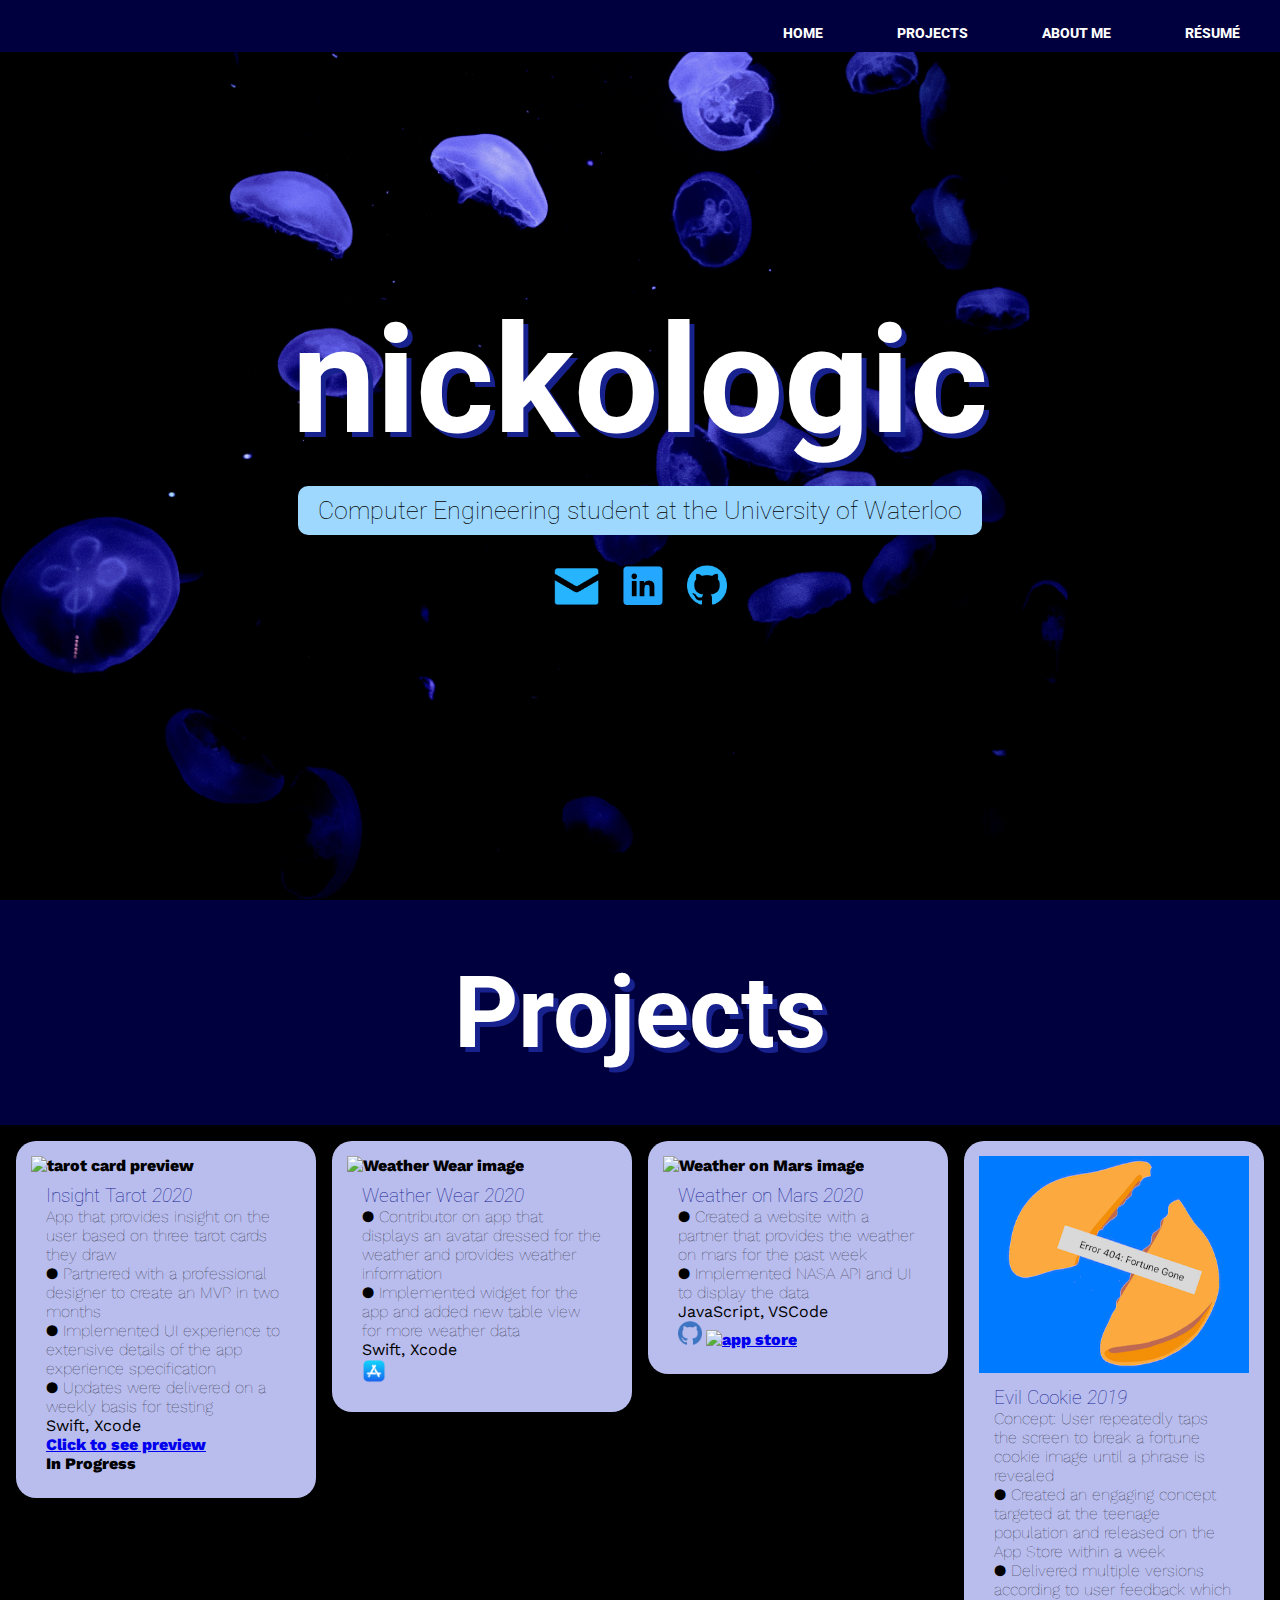
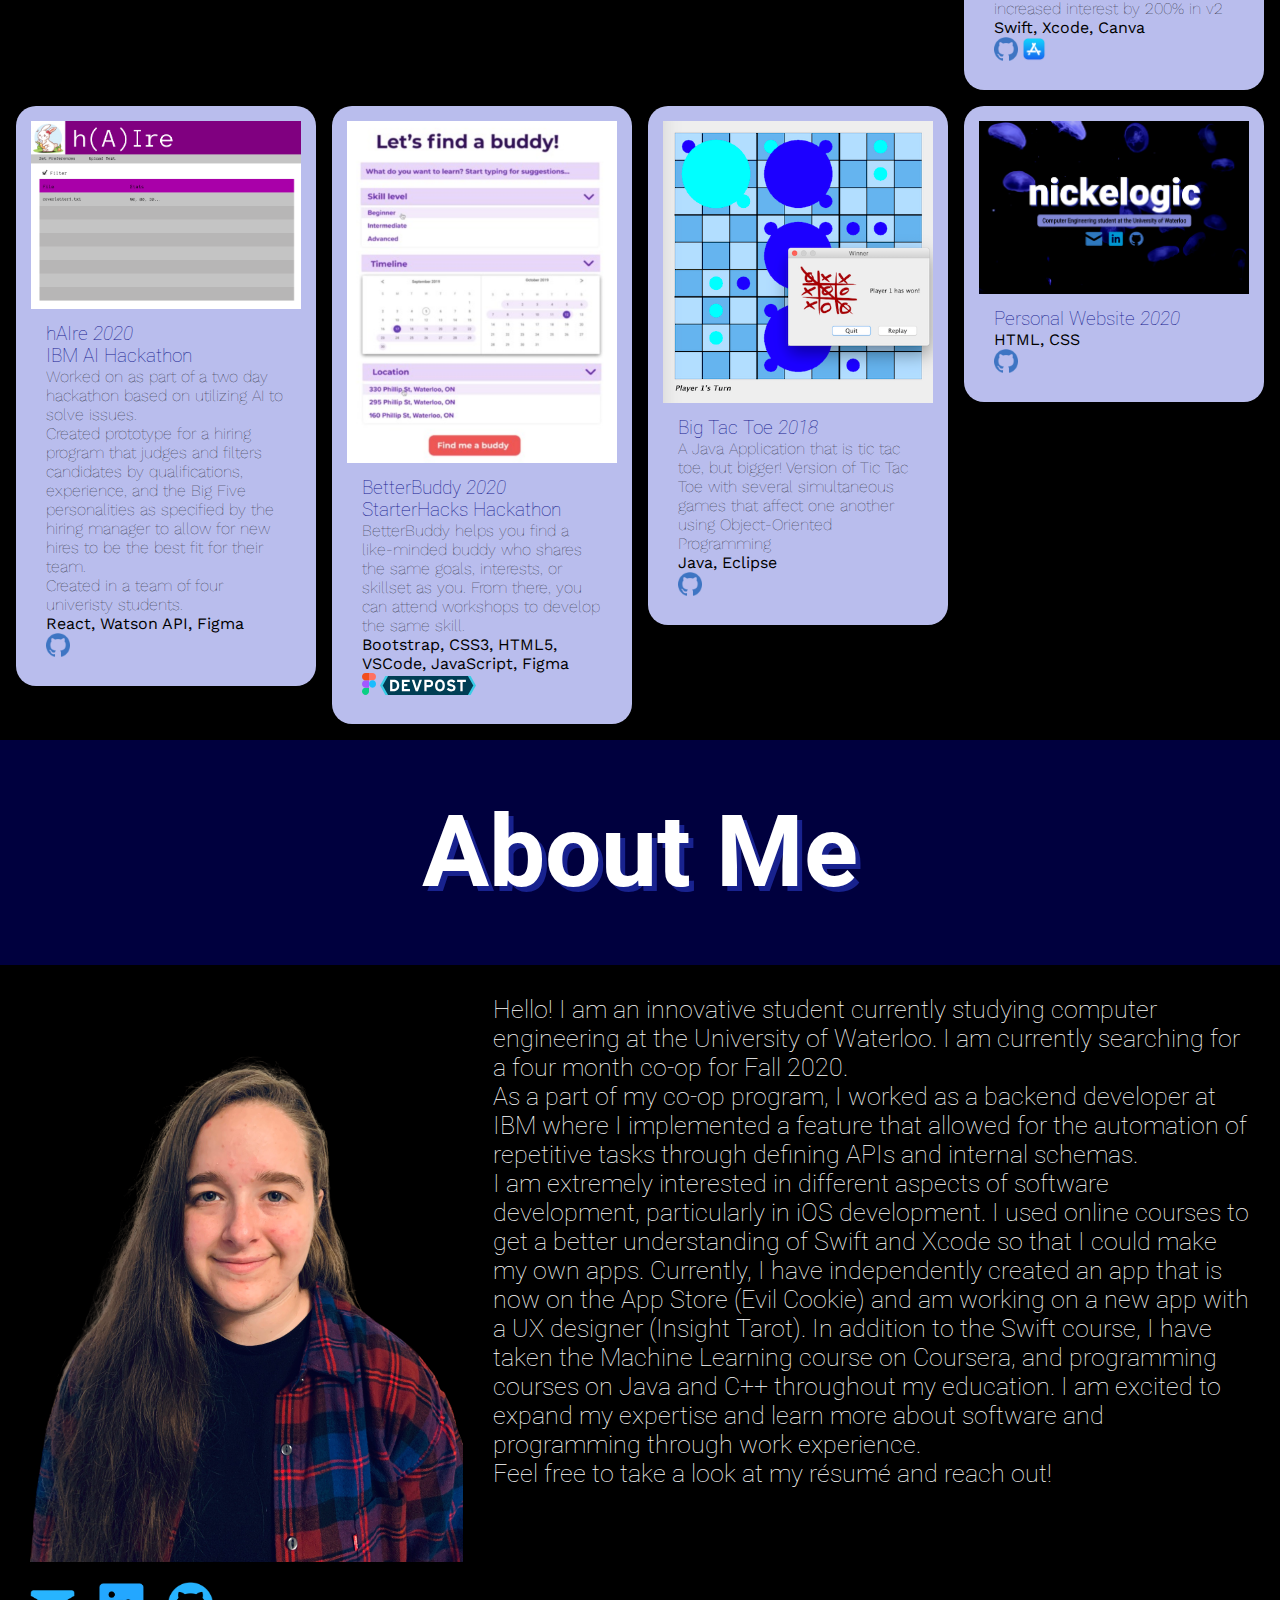
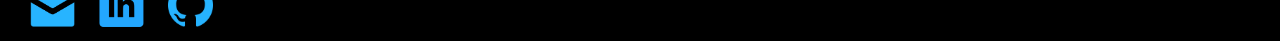
==== commit 7c8d5b74: "change alignment" ====
--- a/index.html
+++ b/index.html
@@ -35,11 +35,11 @@
         <p>Computer Engineering student at the University of Waterloo</p>
         <div class='social'>
             <a id="test" href="mailto:nicole.beilis+website@gmail.com" target="_blank">
-                <img alt="email" src="./img/maillogo.png" width="6%" /></a>
+                <img alt="email" src="./img/maillogo.png" width="45px"/></a>
             <a href="https://www.linkedin.com/in/nbeilis/" target="_blank">
-                <img alt="linkedin" src="./img/linkedinlogo.png" width="5%" /></a>
+                <img alt="linkedin" src="./img/linkedinlogo.png" width="40px" /></a>
             <a href="https://github.com/nickologic-dev" target="_blank">
-                <img alt="github" src="./img/githubicon.png" width="5%" /></a>
+                <img alt="github" src="./img/githubicon.png" width="40px" /></a>
       </div>
     </header>
     <div id="projects">
@@ -47,7 +47,11 @@
         <div class="row">
             <div class="column">
               <div class="content project-colour">
-                <img src="img/tarotpreview.png" style="width:100%">
+                <img src="img/tarotpreview.png" style="width:100%" alt="tarot card preview">
+                <!-- <video width="100%" controls>
+                    <source src="img/tarot.mp4" type="video/mp4">
+                  Your browser does not support the video tag.
+                </video> -->
                 <div class="bubble-padding">
                     <h3>Insight Tarot <i>2020</i></h3>
                     <h4>App that provides insight on the user based on three tarot cards they draw <br>
@@ -56,13 +60,44 @@
                     ● Updates were delivered on a weekly basis for testing<br>
                     <b>Swift, Xcode</b></h4>
                     <a href="img/tarot.mov">Click to see preview<br></a>
-                    <a >Coming Soon</a>
+                    <a >In Progress</a>
                 </div>
               </div>
             </div>
             <div class="column">
+                <div class="content project-colour">
+                  <img src="img/weather_wear.png" style="width:100%;" alt="Weather Wear image">
+                  <div class="bubble-padding">
+                      <h3>Weather Wear <i>2020</i></h3>
+                      <h4>● Contributor on app that displays an avatar dressed for the weather and provides weather information<br>
+                        ● Implemented widget for the app and added new table view for more weather data                         
+                         <br> <b>Swift, Xcode</b>
+                      </h4>
+                      <a href="https://apps.apple.com/us/app/weather-wear/id1439987488" target="_blank">
+                          <img alt="app store" src="./img/appstorelogo.png" width="10%" /></a>
+                  </div>
+                </div>
+              </div>
+              <div class="column">
+                <div class="content project-colour">
+                  <img src="img/weather_on_mars.png" style="width:100%" alt="Weather on Mars image">
+                  <div class="bubble-padding">
+                      <h3>Weather on Mars <i>2020</i></h3>
+                      <h4>● Created a website with a partner that provides the weather on mars for the past week<br>
+                        ● Implemented NASA API and UI to display the data 
+                        <br>
+                        <b>JavaScript, VSCode</b>
+                      </h4>
+                      <a href="https://github.com/nickologic-dev/weather-on-mars" target="_blank">
+                          <img alt="github" src="./img/githubicon.png" width="10%" /></a>
+                      <a href="https://nickologic-dev.github.io/weather-on-mars/" target="_blank">
+                          <img alt="app store" src="./img/link.png" width="12%" /></a>
+                  </div>
+                </div>
+              </div>
+            <div class="column">
               <div class="content project-colour">
-                <img src="img/evilCookie.png" style="width:100%">
+                <img src="img/evilCookie.png" style="width:100%" alt="Evil Cookie image">
                 <div class="bubble-padding">
                     <h3>Evil Cookie <i>2019</i></h3>
                     <h4>Concept: User repeatedly taps the screen to break a fortune cookie image until a phrase is revealed<br>
@@ -72,60 +107,60 @@
                         <b>Swift, Xcode, Canva</b>
                     </h4>
                     <a href="https://github.com/nickologic-dev/EvilCookie" target="_blank">
-                        <img alt="email" src="./img/githubicon.png" width="10%" /></a>
+                        <img alt="github" src="./img/githubicon.png" width="10%" /></a>
                     <a href="https://apps.apple.com/us/app/evil-cookie/id1478649765" target="_blank">
-                        <img alt="email" src="./img/appstorelogo.png" width="10%" /></a>
-                </div>
-              </div>
-            </div>
-            <div class="column">
-              <div class="content project-colour">
-                <img src="img/bigTacToe.png" style="width:100%">
-                <div class="bubble-padding">
-                    <h3>Big Tac Toe  <i>2018</i></h3>
-                    <h4>A Java Application that is tic tac toe, but bigger! Version of Tic Tac Toe with several simultaneous games that affect one another using
-                        Object-Oriented Programming<br>
-                    <b>Java, Eclipse</b>
-                    </h4>
-                    <a href="https://github.com/nickologic-dev/BigTacToe" target="_blank">
-                        <img alt="email" src="./img/githubicon.png" width="10%" /></a>
+                        <img alt="app store" src="./img/appstorelogo.png" width="10%" /></a>
                 </div>
               </div>
             </div>
             <div class="column">
                 <div class="content hackathon-colour">
-                    <img src="img/haire.png" style="width:100%">
+                    <img src="img/haire.png" style="width:100%" alt="haire preview">
                     <div class="bubble-padding">
                     <h3>hAIre <i>2020</i><br>IBM AI Hackathon</h3>
                         <h4>Worked on as part of a two day hackathon based on utilizing AI to solve issues.<br>Created prototype for a hiring program that judges and filters candidates by qualifications, experience, and
                             the Big Five personalities as specified by the hiring manager to allow for new hires to be the best fit for
                             their team.<br>Created in a team of four univeristy students.<br><b>React, Watson API, Figma</b></h4>
                         <a href="https://github.com/nickologic-dev/AI-Project" target="_blank">
-                            <img alt="email" src="./img/githubicon.png" width="10%" /></a>
+                            <img alt="github" src="./img/githubicon.png" width="10%" /></a>
                     </div>  
                 </div>
             </div>
             <div class="column">
                 <div class="content hackathon-colour">
-                  <img src="img/betterbuddy.png" style="width:100%">
+                  <img src="img/betterbuddy.png" style="width:100%" alt="better buddy preview">
                   <div class="bubble-padding">
                     <h3>BetterBuddy <i>2020</i><br>StarterHacks Hackathon<h3>
                         <h4>BetterBuddy helps you find a like-minded buddy who shares the same goals, interests, or skillset as you. From there, you can attend workshops to develop the same skill.<br><b>Bootstrap, CSS3, HTML5, VSCode, JavaScript, Figma</b></h4>
                         <a href="https://www.figma.com/proto/38WN1Kuuo11zwp2X0TWscH/BetterBuddy-(Copy)?node-id=8%3A1270&scaling=scale-down-width" target="_blank">
-                          <img alt="email" src="./img/figma.svg" width="6%" /></a>
+                          <img alt="figma" src="./img/figma.svg" width="6%" /></a>
                           <a href="https://devpost.com/software/betterbuddy" target="_blank">
-                              <img alt="email" src="./img/devpost.svg" width="40%" /></a>
+                              <img alt="devpost" src="./img/devpost.svg" width="40%" /></a>
                   </div>
                 </div>
             </div>
             <div class="column">
                 <div class="content project-colour">
-                  <img src="img/website.png" style="width:100%">
+                  <img src="img/bigTacToe.png" style="width:100%" alt="big tac toe preview">
+                  <div class="bubble-padding">
+                      <h3>Big Tac Toe  <i>2018</i></h3>
+                      <h4>A Java Application that is tic tac toe, but bigger! Version of Tic Tac Toe with several simultaneous games that affect one another using
+                          Object-Oriented Programming<br>
+                      <b>Java, Eclipse</b>
+                      </h4>
+                      <a href="https://github.com/nickologic-dev/BigTacToe" target="_blank">
+                          <img alt="github" src="./img/githubicon.png" width="10%" /></a>
+                  </div>
+                </div>
+              </div>
+            <div class="column">
+                <div class="content project-colour">
+                  <img src="img/website.png" style="width:100%" alt="website preview">
                   <div class="bubble-padding">
                     <h3>Personal Website <i>2020</i></h3>
                     <h4><b>HTML, CSS</b></h4>
                     <a href="https://github.com/nickologic-dev/website" target="_blank">
-                      <img alt="email" src="./img/githubicon.png" width="10%" /></a>
+                      <img alt="github" src="./img/githubicon.png" width="10%" /></a>
                   </div>
                 </div>
             </div>
@@ -135,7 +170,7 @@
             <h1>About Me</h1>
         </div>
         <div>
-            <img src="img/profile.png" alt="Me" width=25% class="left"/>
+            <img src="img/profile.png" alt="Profile picture" class="left about-img"/>
             <p class="desc">Hello! I am an innovative student currently studying computer engineering at the University of Waterloo. I am currently searching for a four month co-op for Fall 2020. <br>As a part of my co-op program, I worked as a backend developer at IBM where I implemented a feature that allowed for the automation of repetitive tasks through defining APIs and internal schemas.
                 <br>I am extremely interested in different aspects of software development, particularly in iOS development. I used online courses to get a better understanding of Swift and Xcode so that I could make my own apps. Currently, I have independently created an app that is now on the App Store (Evil Cookie) and am working on a new app with a UX designer (Insight Tarot). In addition to the Swift course, I have taken the Machine Learning course on Coursera, and programming courses on Java and C++ throughout my education. I am excited to expand my expertise and learn more about software and programming through work experience. 
                 <br>Feel free to take a look at my résumé and reach out!
@@ -143,11 +178,11 @@
         </div>
         <div class='social footer'>
             <a id="test" href="mailto:nicole.beilis+website@gmail.com" target="_blank">
-                <img alt="email" src="./img/maillogo.png" width="2.5%" /></a>
+                <img alt="email" src="./img/maillogo.png" width="45px" /></a>
             <a href="https://www.linkedin.com/in/nbeilis/" target="_blank">
-                <img alt="github" src="./img/linkedinlogo.png" width="2%" /></a>
+                <img alt="linkedin" src="./img/linkedinlogo.png" width="45px" /></a>
             <a href="https://github.com/nickologic-dev" target="_blank">
-                <img alt="email" src="./img/githubicon.png" width="2%" /></a>
+                <img alt="github" src="./img/githubicon.png" width="45px" /></a>
       </div>
     </div>
 </body>
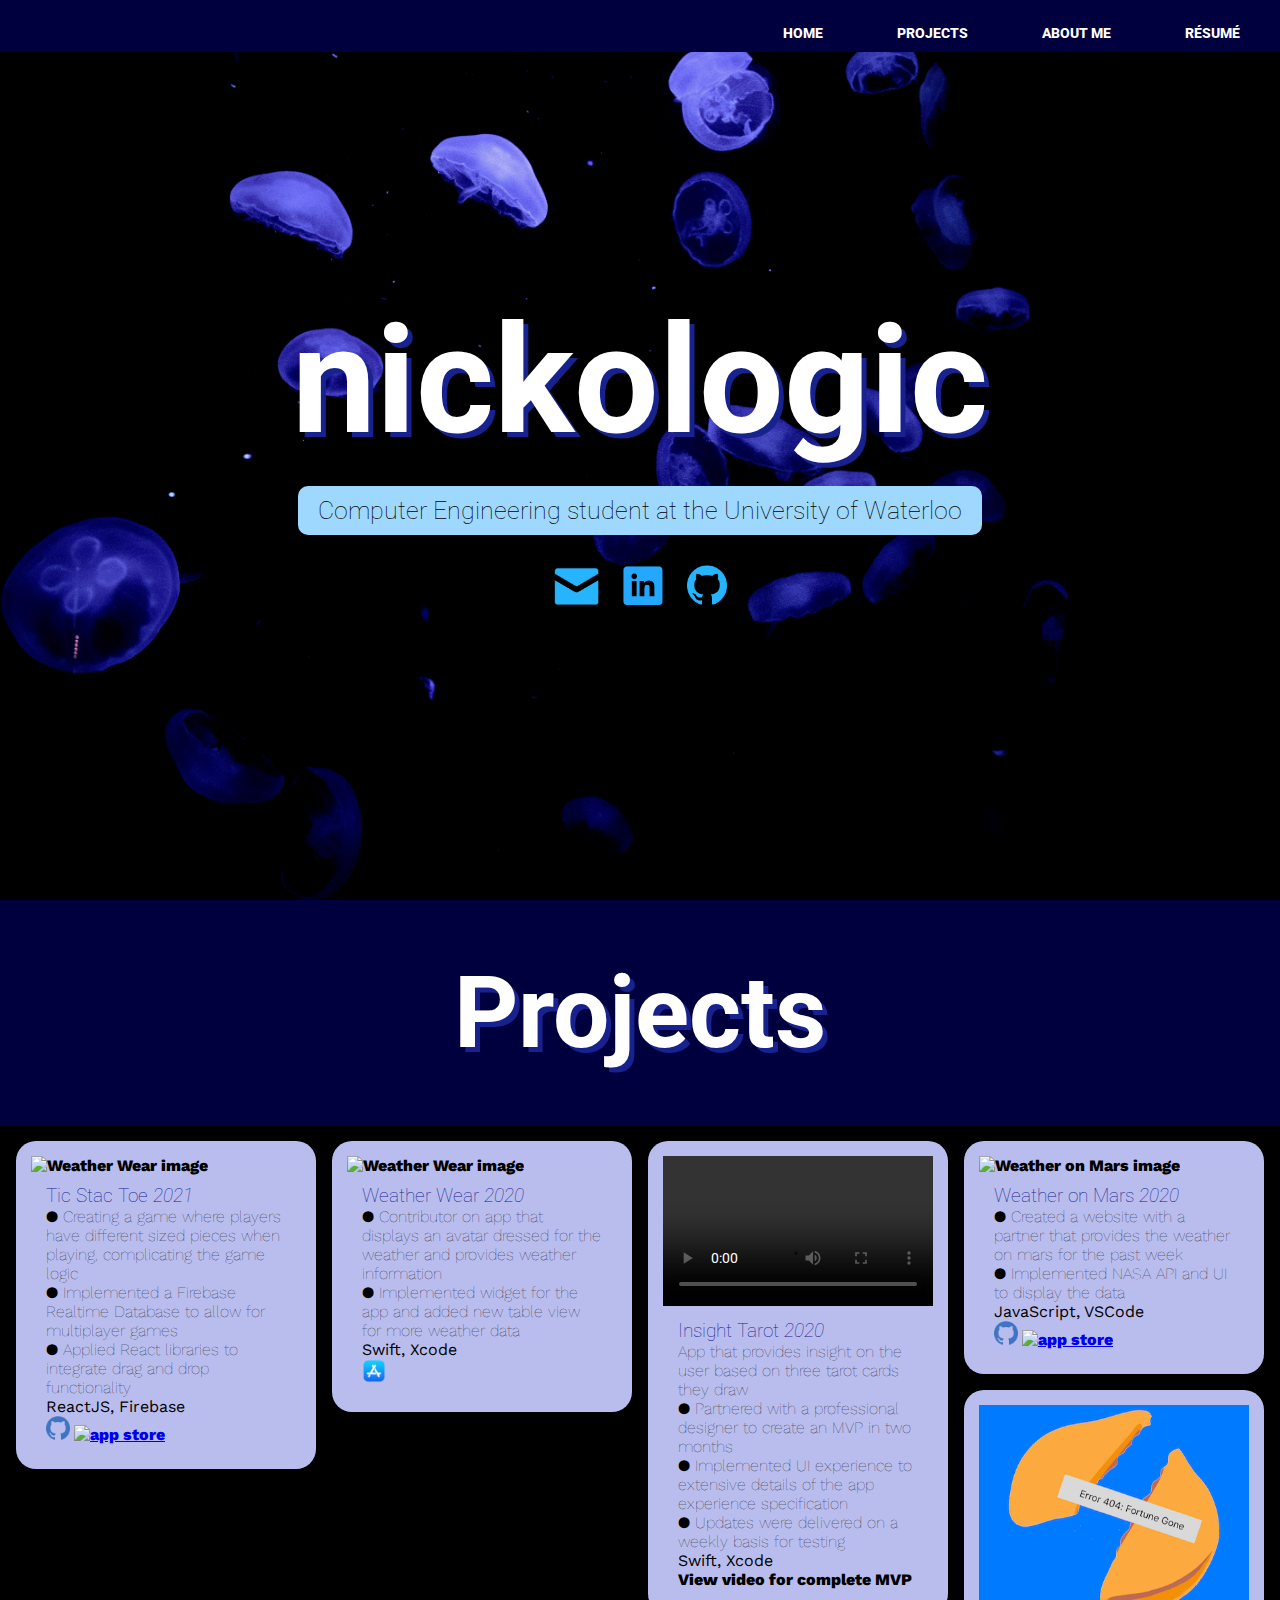
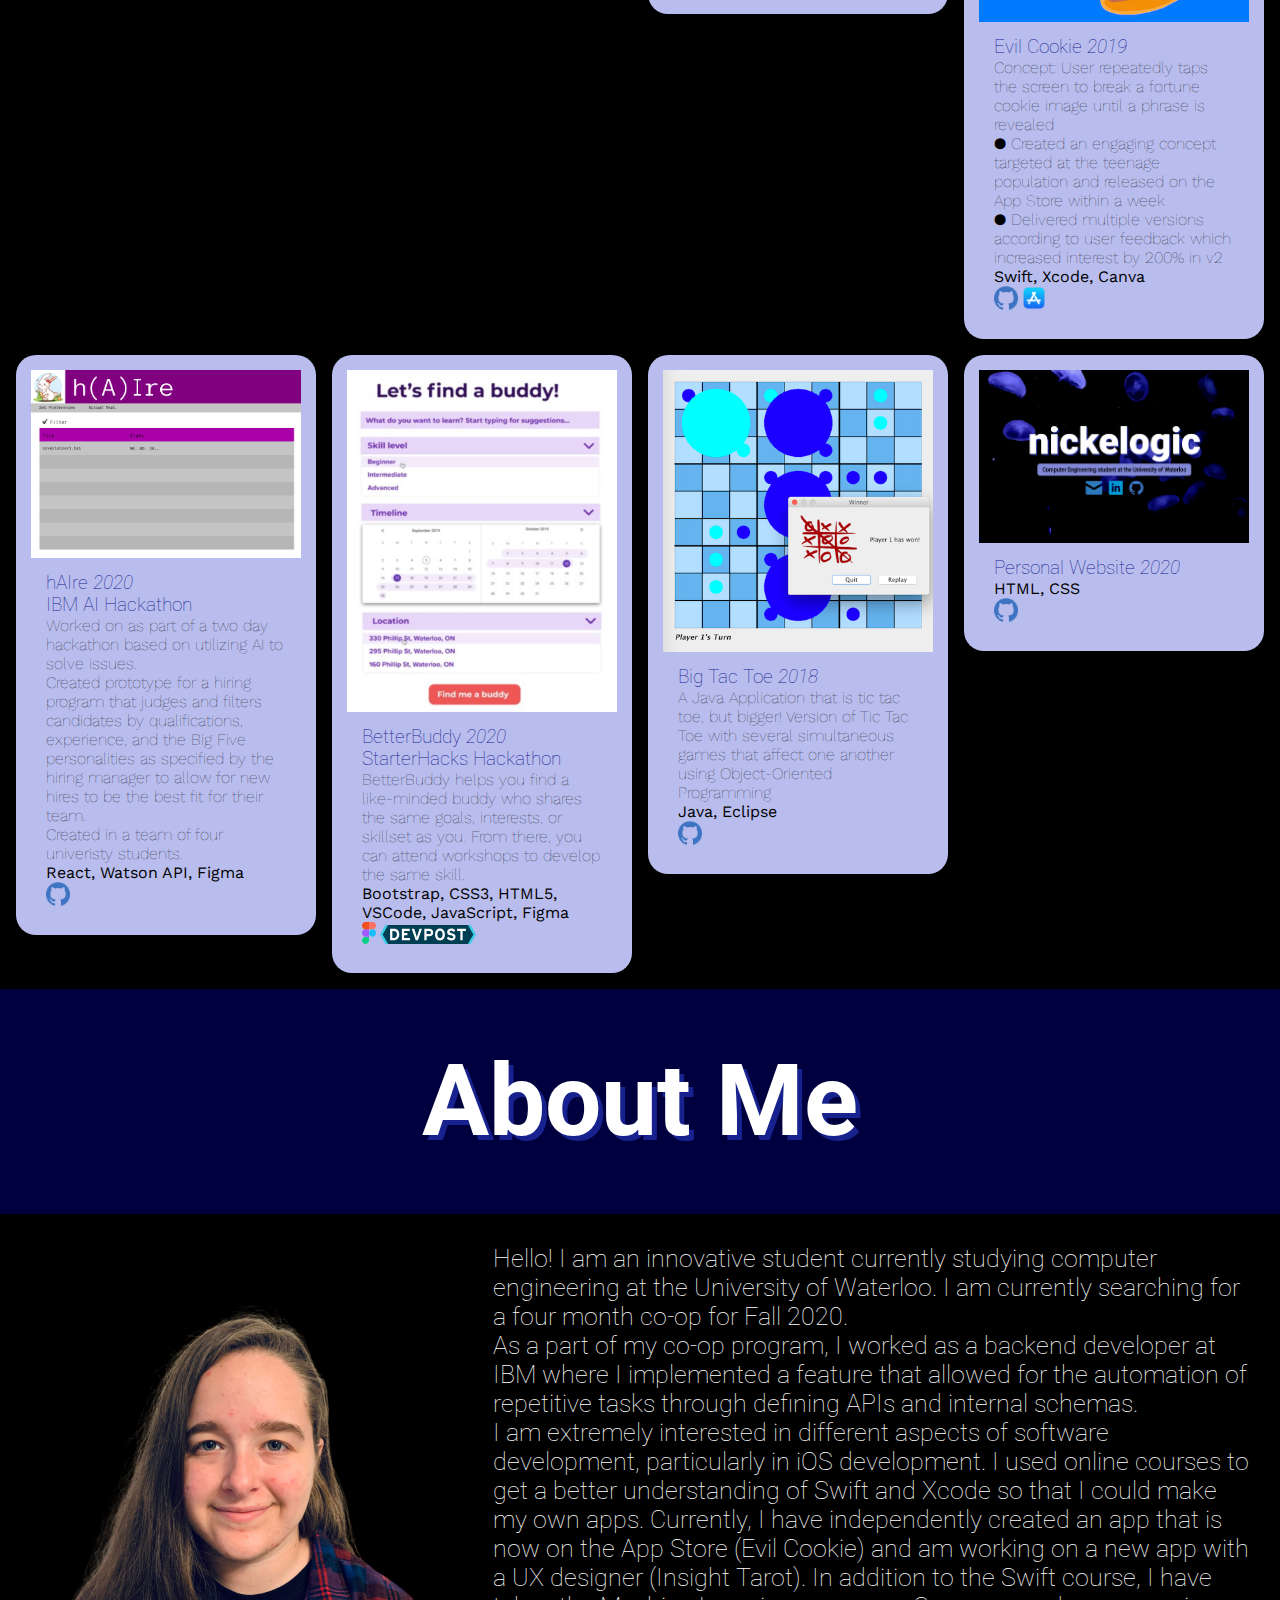
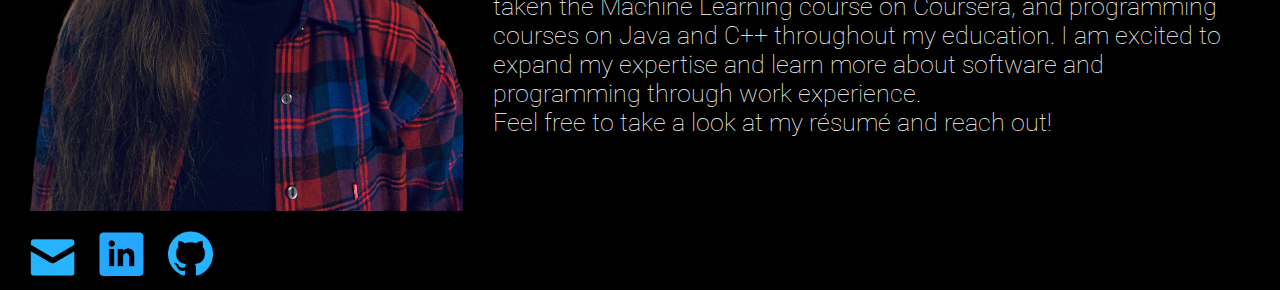
==== commit 4353b6d6: "add new project" ====
--- a/index.html
+++ b/index.html
@@ -45,25 +45,24 @@
     <div id="projects">
         <div id="bigheader"><h1>Projects</h1></div>
         <div class="row">
-            <div class="column">
-              <div class="content project-colour">
-                <img src="img/tarotpreview.png" style="width:100%" alt="tarot card preview">
-                <!-- <video width="100%" controls>
-                    <source src="img/tarot.mp4" type="video/mp4">
-                  Your browser does not support the video tag.
-                </video> -->
-                <div class="bubble-padding">
-                    <h3>Insight Tarot <i>2020</i></h3>
-                    <h4>App that provides insight on the user based on three tarot cards they draw <br>
-                    ● Partnered with a professional designer to create an MVP in two months<br>
-                    ● Implemented UI experience to extensive details of the app experience specification<br>
-                    ● Updates were delivered on a weekly basis for testing<br>
-                    <b>Swift, Xcode</b></h4>
-                    <a href="img/tarot.mov">Click to see preview<br></a>
-                    <a >In Progress</a>
-                </div>
-              </div>
-            </div>
+          <div class="column">
+            <div class="content project-colour">
+              <img src="img/weather_wear.png" style="width:100%;" alt="Weather Wear image">
+              <div class="bubble-padding">
+                  <h3>Tic Stac Toe <i>2021</i></h3>
+                  <h4>● Creating a game where players have different sized pieces when playing, complicating the game logic
+                    <br>
+                    ● Implemented a Firebase Realtime Database to allow for multiplayer games 
+                     <br> 
+                     ● Applied React libraries to integrate drag and drop functionality <br><b>ReactJS, Firebase</b>
+                  </h4>
+                  <a href="https://github.com/nickologic-dev/tic-tac-two/tree/source_code" target="_blank">
+                    <img alt="github" src="./img/githubicon.png" width="10%" /></a>
+                  <a href="https://nickologic-dev.github.io/tic-tac-two/" target="_blank">
+                    <img alt="app store" src="./img/link.png" width="10%" /></a>
+              </div>
+            </div>
+          </div>
             <div class="column">
                 <div class="content project-colour">
                   <img src="img/weather_wear.png" style="width:100%;" alt="Weather Wear image">
@@ -75,6 +74,25 @@
                       </h4>
                       <a href="https://apps.apple.com/us/app/weather-wear/id1439987488" target="_blank">
                           <img alt="app store" src="./img/appstorelogo.png" width="10%" /></a>
+                  </div>
+                </div>
+              </div>
+              <div class="column">
+                <div class="content project-colour">
+                  <video width="100%" controls>
+                    <source src="img/tarot.mp4" type="video/mp4">
+                    Your browser does not support the video tag.
+                  </video>
+                  <!-- <img src="img/tarotpreview.png" style="width:100%" alt="tarot card preview"> -->
+                  <div class="bubble-padding">
+                      <h3>Insight Tarot <i>2020</i></h3>
+                      <h4>App that provides insight on the user based on three tarot cards they draw <br>
+                      ● Partnered with a professional designer to create an MVP in two months<br>
+                      ● Implemented UI experience to extensive details of the app experience specification<br>
+                      ● Updates were delivered on a weekly basis for testing<br>
+                      <b>Swift, Xcode</b></h4>
+                      <!-- <a href="img/tarot.mov">Click to see preview<br></a> -->
+                      <a >View video for complete MVP</a>
                   </div>
                 </div>
               </div>
@@ -91,7 +109,7 @@
                       <a href="https://github.com/nickologic-dev/weather-on-mars" target="_blank">
                           <img alt="github" src="./img/githubicon.png" width="10%" /></a>
                       <a href="https://nickologic-dev.github.io/weather-on-mars/" target="_blank">
-                          <img alt="app store" src="./img/link.png" width="12%" /></a>
+                          <img alt="app store" src="./img/link.png" width="10%" /></a>
                   </div>
                 </div>
               </div>
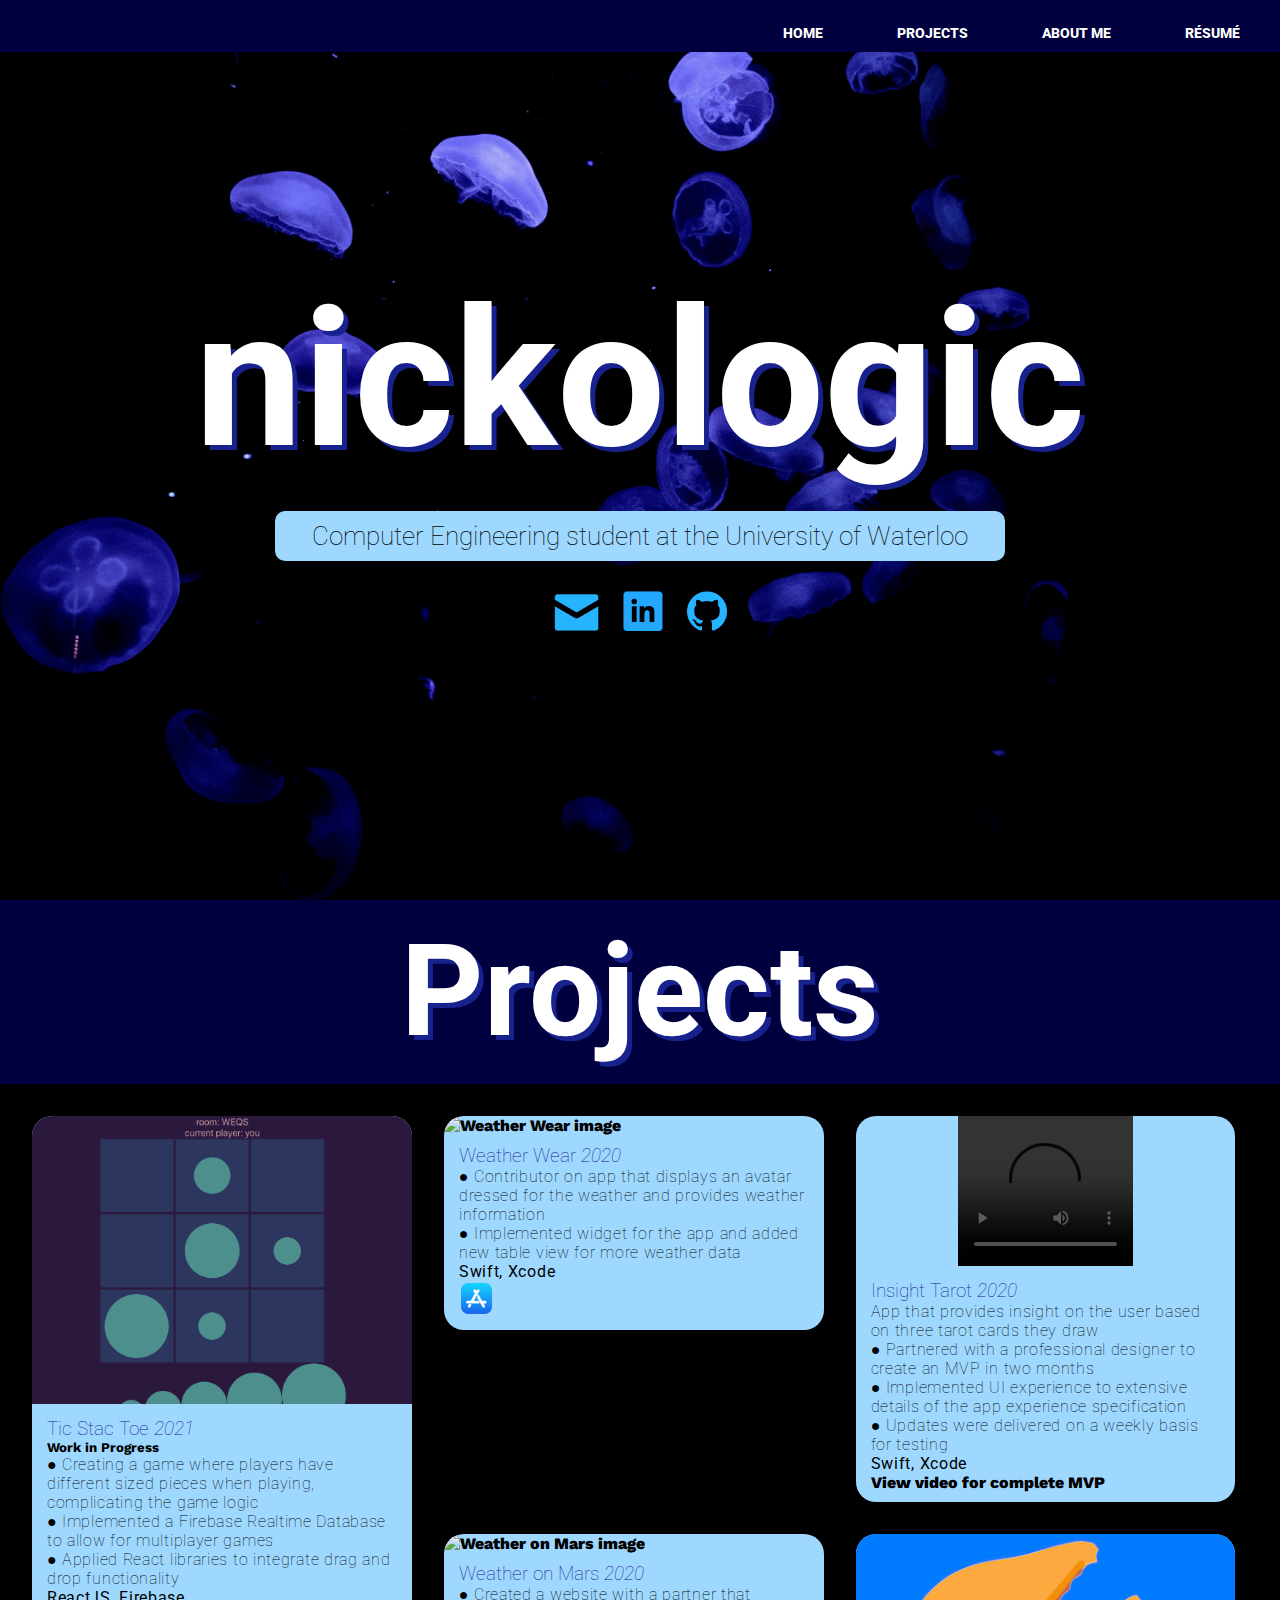
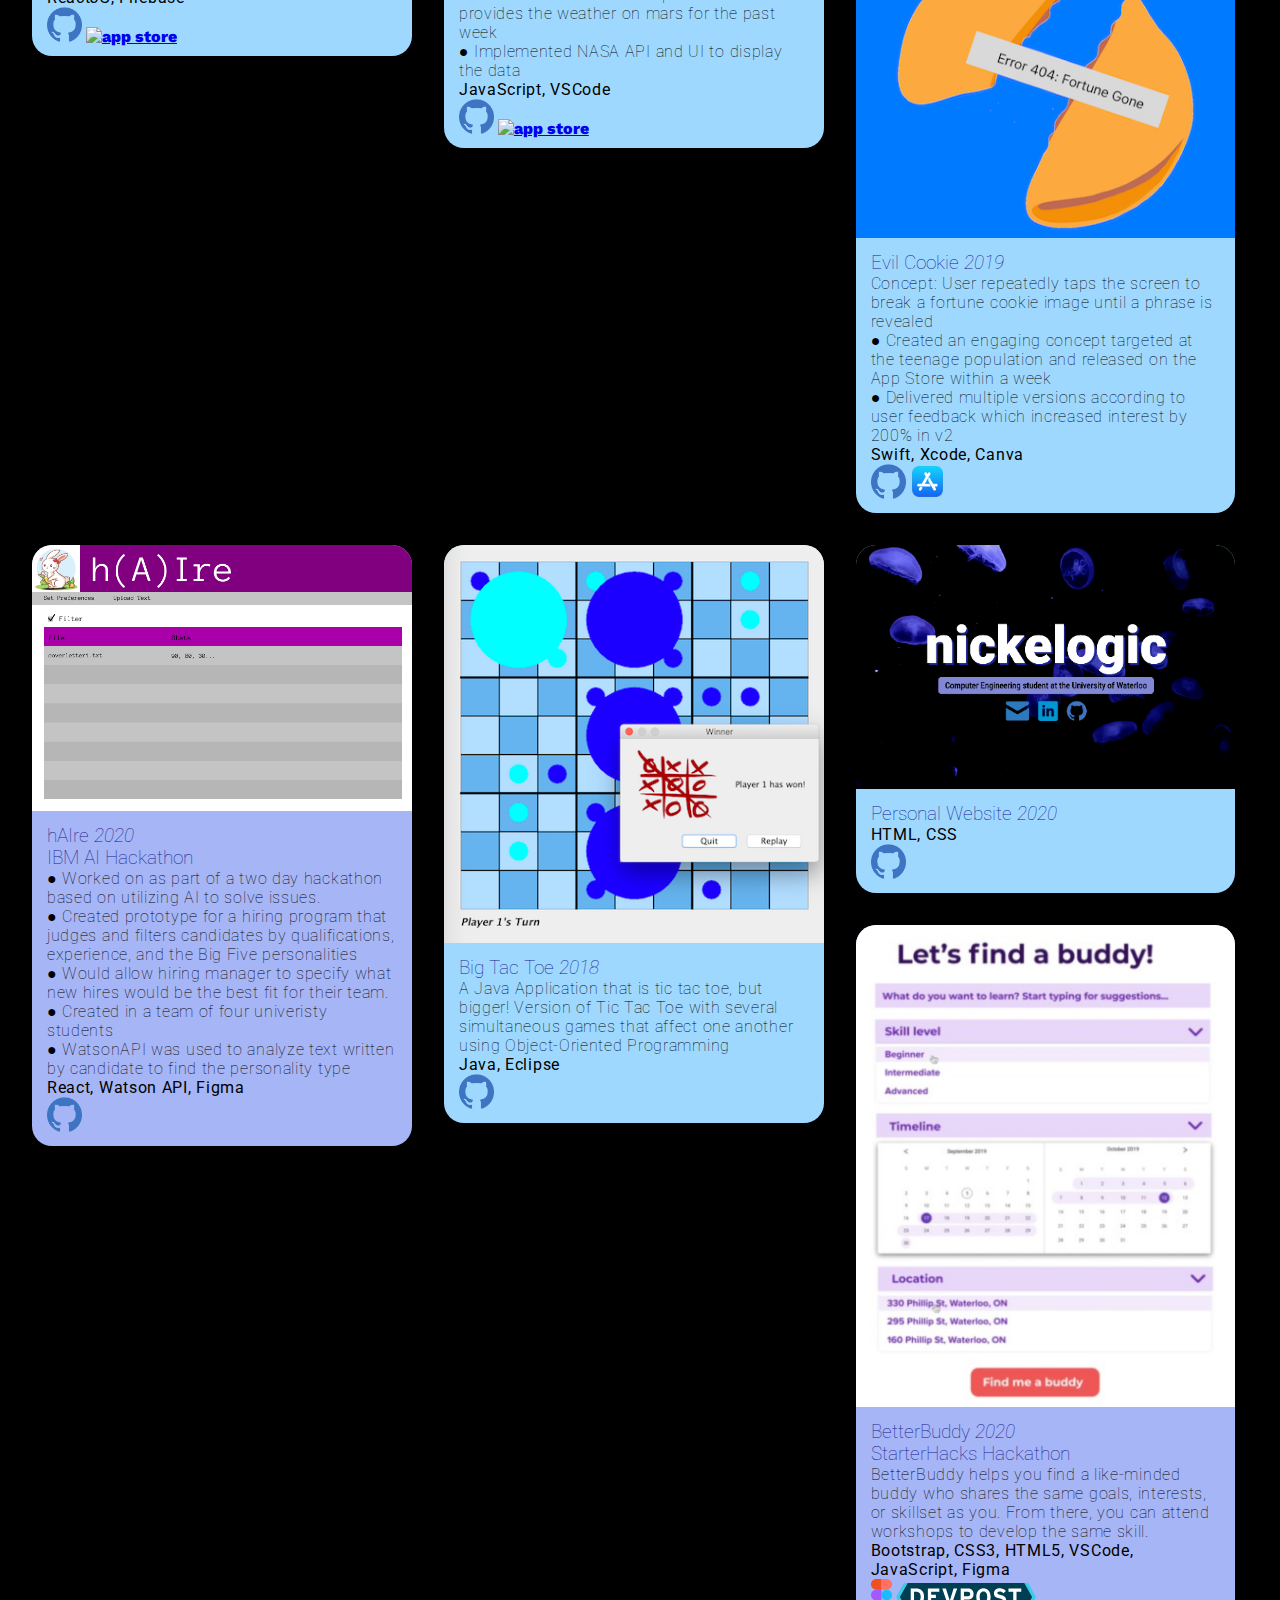
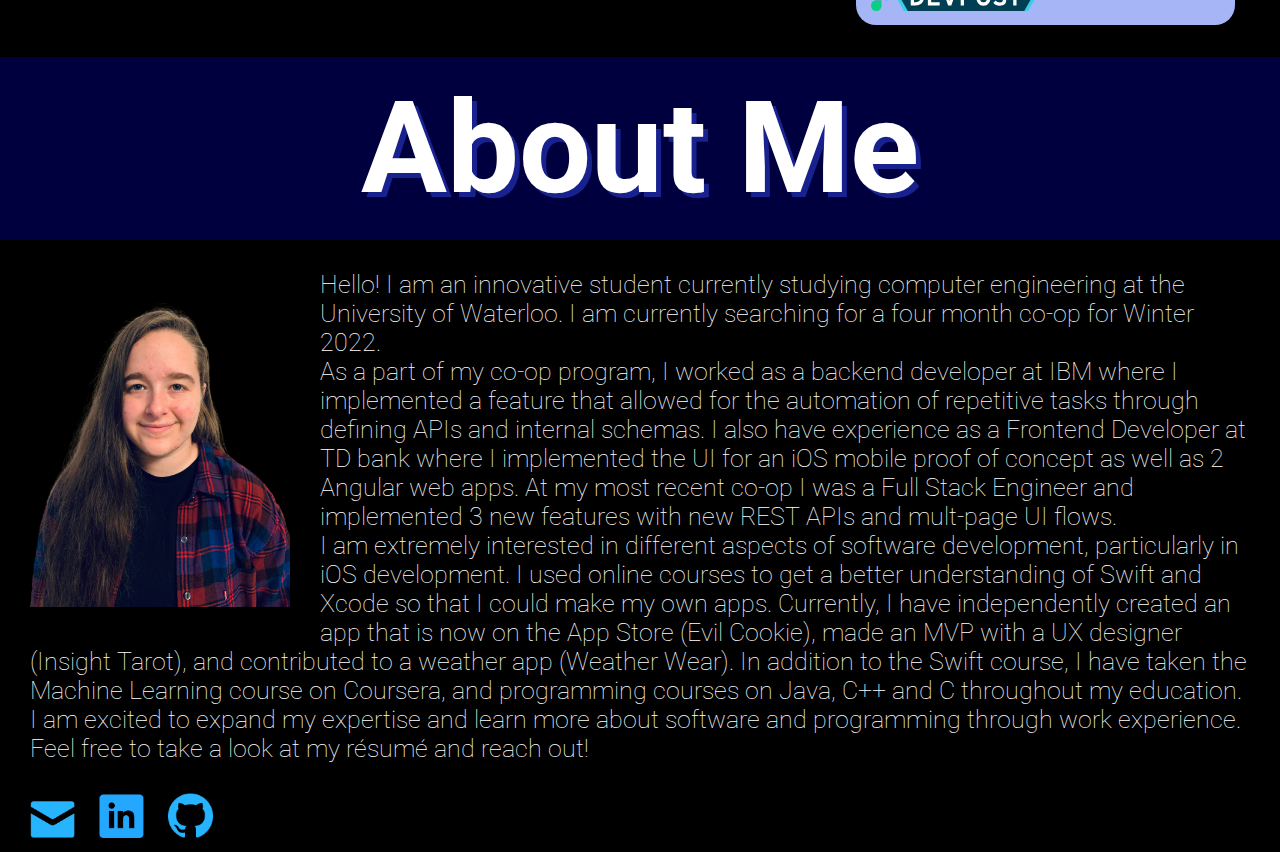
==== commit 23a0f725: "update for new info" ====
--- a/index.html
+++ b/index.html
@@ -47,9 +47,10 @@
         <div class="row">
           <div class="column">
             <div class="content project-colour">
-              <img src="img/weather_wear.png" style="width:100%;" alt="Weather Wear image">
+              <img src="img/tic-stac-toe.png" style="width:100%;" alt="Weather Wear image">
               <div class="bubble-padding">
                   <h3>Tic Stac Toe <i>2021</i></h3>
+                  <h5>Work in Progress</h5>
                   <h4>● Creating a game where players have different sized pieces when playing, complicating the game logic
                     <br>
                     ● Implemented a Firebase Realtime Database to allow for multiplayer games 
@@ -79,10 +80,12 @@
               </div>
               <div class="column">
                 <div class="content project-colour">
-                  <video width="100%" controls>
-                    <source src="img/tarot.mp4" type="video/mp4">
-                    Your browser does not support the video tag.
-                  </video>
+                  <div class="video">
+                    <video width="46%" margin="0 auto" controls>
+                      <source src="img/tarot.mp4" type="video/mp4">
+                      Your browser does not support the video tag.
+                    </video>
+                  </div>
                   <!-- <img src="img/tarotpreview.png" style="width:100%" alt="tarot card preview"> -->
                   <div class="bubble-padding">
                       <h3>Insight Tarot <i>2020</i></h3>
@@ -136,25 +139,15 @@
                     <img src="img/haire.png" style="width:100%" alt="haire preview">
                     <div class="bubble-padding">
                     <h3>hAIre <i>2020</i><br>IBM AI Hackathon</h3>
-                        <h4>Worked on as part of a two day hackathon based on utilizing AI to solve issues.<br>Created prototype for a hiring program that judges and filters candidates by qualifications, experience, and
-                            the Big Five personalities as specified by the hiring manager to allow for new hires to be the best fit for
-                            their team.<br>Created in a team of four univeristy students.<br><b>React, Watson API, Figma</b></h4>
+                        <h4>● Worked on as part of a two day hackathon based on utilizing AI to solve issues.
+                          <br>● Created prototype for a hiring program that judges and filters candidates by qualifications, experience, and
+                            the Big Five personalities 
+                            <br>● Would allow hiring manager to specify what new hires would be the best fit for
+                            their team.<br>● Created in a team of four univeristy students
+                            <br>● WatsonAPI was used to analyze text written by candidate to find the personality type<br><b>React, Watson API, Figma</b></h4>
                         <a href="https://github.com/nickologic-dev/AI-Project" target="_blank">
                             <img alt="github" src="./img/githubicon.png" width="10%" /></a>
                     </div>  
-                </div>
-            </div>
-            <div class="column">
-                <div class="content hackathon-colour">
-                  <img src="img/betterbuddy.png" style="width:100%" alt="better buddy preview">
-                  <div class="bubble-padding">
-                    <h3>BetterBuddy <i>2020</i><br>StarterHacks Hackathon<h3>
-                        <h4>BetterBuddy helps you find a like-minded buddy who shares the same goals, interests, or skillset as you. From there, you can attend workshops to develop the same skill.<br><b>Bootstrap, CSS3, HTML5, VSCode, JavaScript, Figma</b></h4>
-                        <a href="https://www.figma.com/proto/38WN1Kuuo11zwp2X0TWscH/BetterBuddy-(Copy)?node-id=8%3A1270&scaling=scale-down-width" target="_blank">
-                          <img alt="figma" src="./img/figma.svg" width="6%" /></a>
-                          <a href="https://devpost.com/software/betterbuddy" target="_blank">
-                              <img alt="devpost" src="./img/devpost.svg" width="40%" /></a>
-                  </div>
                 </div>
             </div>
             <div class="column">
@@ -182,6 +175,19 @@
                   </div>
                 </div>
             </div>
+            <div class="column">
+              <div class="content hackathon-colour">
+                <img src="img/betterbuddy.png" style="width:100%" alt="better buddy preview">
+                <div class="bubble-padding">
+                  <h3>BetterBuddy <i>2020</i><br>StarterHacks Hackathon<h3>
+                      <h4>BetterBuddy helps you find a like-minded buddy who shares the same goals, interests, or skillset as you. From there, you can attend workshops to develop the same skill.<br><b>Bootstrap, CSS3, HTML5, VSCode, JavaScript, Figma</b></h4>
+                      <a href="https://www.figma.com/proto/38WN1Kuuo11zwp2X0TWscH/BetterBuddy-(Copy)?node-id=8%3A1270&scaling=scale-down-width" target="_blank">
+                        <img alt="figma" src="./img/figma.svg" width="6%" /></a>
+                        <a href="https://devpost.com/software/betterbuddy" target="_blank">
+                            <img alt="devpost" src="./img/devpost.svg" width="40%" /></a>
+                </div>
+              </div>
+          </div>
     </div>
     <div id="aboutme">
         <div id="bigheader">
@@ -189,8 +195,8 @@
         </div>
         <div>
             <img src="img/profile.png" alt="Profile picture" class="left about-img"/>
-            <p class="desc">Hello! I am an innovative student currently studying computer engineering at the University of Waterloo. I am currently searching for a four month co-op for Fall 2020. <br>As a part of my co-op program, I worked as a backend developer at IBM where I implemented a feature that allowed for the automation of repetitive tasks through defining APIs and internal schemas.
-                <br>I am extremely interested in different aspects of software development, particularly in iOS development. I used online courses to get a better understanding of Swift and Xcode so that I could make my own apps. Currently, I have independently created an app that is now on the App Store (Evil Cookie) and am working on a new app with a UX designer (Insight Tarot). In addition to the Swift course, I have taken the Machine Learning course on Coursera, and programming courses on Java and C++ throughout my education. I am excited to expand my expertise and learn more about software and programming through work experience. 
+            <p class="desc">Hello! I am an innovative student currently studying computer engineering at the University of Waterloo. I am currently searching for a four month co-op for Winter 2022. <br>As a part of my co-op program, I worked as a backend developer at IBM where I implemented a feature that allowed for the automation of repetitive tasks through defining APIs and internal schemas. I also have experience as a Frontend Developer at TD bank where I implemented the UI for an iOS mobile proof of concept as well as 2 Angular web apps. At my most recent co-op I was a Full Stack Engineer and implemented 3 new features with new REST APIs and mult-page UI flows.
+                <br>I am extremely interested in different aspects of software development, particularly in iOS development. I used online courses to get a better understanding of Swift and Xcode so that I could make my own apps. Currently, I have independently created an app that is now on the App Store (Evil Cookie), made an MVP with a UX designer (Insight Tarot), and contributed to a weather app (Weather Wear). In addition to the Swift course, I have taken the Machine Learning course on Coursera, and programming courses on Java, C++ and C throughout my education. I am excited to expand my expertise and learn more about software and programming through work experience. 
                 <br>Feel free to take a look at my résumé and reach out!
             </p> 
         </div>
--- a/css/style.css
+++ b/css/style.css
@@ -130,7 +130,8 @@
     color: white;
     line-height: 1.2;
     font-family: Roboto;
-    font-size: 150px;
+    /* font-size: 150px; */
+    font-size: 15vw;
     text-shadow: 5px 5px #18228f;
     word-break: keep-all;
 }
@@ -148,9 +149,10 @@
     background-color: #9ed8ff;
     color: black;
     border-radius: 10px;
-    padding: 10px 20px;
+    padding: 10px 3%;
     margin-top: 15px;
     margin-bottom: 30px;
+    font-size: 2vw;
 }
 
 .social {
@@ -166,6 +168,10 @@
   padding: 10px;
 }
 
+.social a:hover {
+  filter: grayscale(100%) invert(68%) sepia(38%) saturate(559%) hue-rotate(195deg) brightness(102%) contrast(92%);
+}
+
 .left {
     float: left;
     padding: 20px 30px;
@@ -178,7 +184,7 @@
   #bigheader {
     /* background-image: url('../img/jellyfish1.png'); */
     background-color: #00003E;
-    height: 25vh;
+    height: auto;
     background-size: cover;
     background-position: center;
     display: flex;
@@ -193,7 +199,44 @@
     color: white;
     line-height: 1.2;
     font-family: 'Roboto', sans-serif;
-    font-size: 100px;
+    /* font-size: 100px; */
+    font-size: 10vw;
     /* text-shadow: 5px 5px black; */
     word-break: keep-all;
+    padding: 15px 0px;
+}
+
+.about-img {
+  width: 25%;
+}
+
+/* Responsive for mobile */
+@media screen and (max-width: 768px) {
+  .about-img {
+    width: 33%;
+  }
+  #showcase p{
+    font-size: 3vw;
+  }
+}
+
+/* Responsive layout - makes the two columns stack on top of each other instead of next to each other */
+@media screen and (max-width: 600px) {
+  .about-img {
+    width: 100%;
+  }
+  #showcase p{
+    font-size: 3vw;
+  }
+  nav li {
+    margin-left: 15px;
+  }
+  .desc {
+    font-size: 6vw;
+  }
+}
+
+.video {
+  width: 100%;
+  text-align: center;
 }--- a/css/box.css
+++ b/css/box.css
@@ -18,34 +18,41 @@
     color: black;
     word-break: fix-all;
     font-weight: 100;
+    font-family: 'Roboto', sans-serif;
+    letter-spacing: 0.7px;
   } 
   
   /* Add padding BETWEEN each column (if you want) */
   .row,
   .row > .column {
-    padding: 8px;
-
+    padding: 16px;
   }
   
   /* Create four equal columns that floats next to each other */
   .column {
     float: left;
-    width: 25%;
-  }
+    width: 33%;
+ } 
   
   /* Clear floats after rows */
   .row:after {
-    content: "";
+    content: ""; 
     display: table;
     clear: both;
   }
   
   /* Content */
   .content {
-    /* background-color: #8188d6;  */
-    background-color: #b9bded;
-    padding: 15px;
     border-radius: 20px;
+    overflow: hidden;
+  }
+
+  .hackathon-colour {
+    background-color: #a6b5f5;
+  }
+
+  .project-colour {
+    background-color: #9ed8ff;
   }
 
   #content .button {
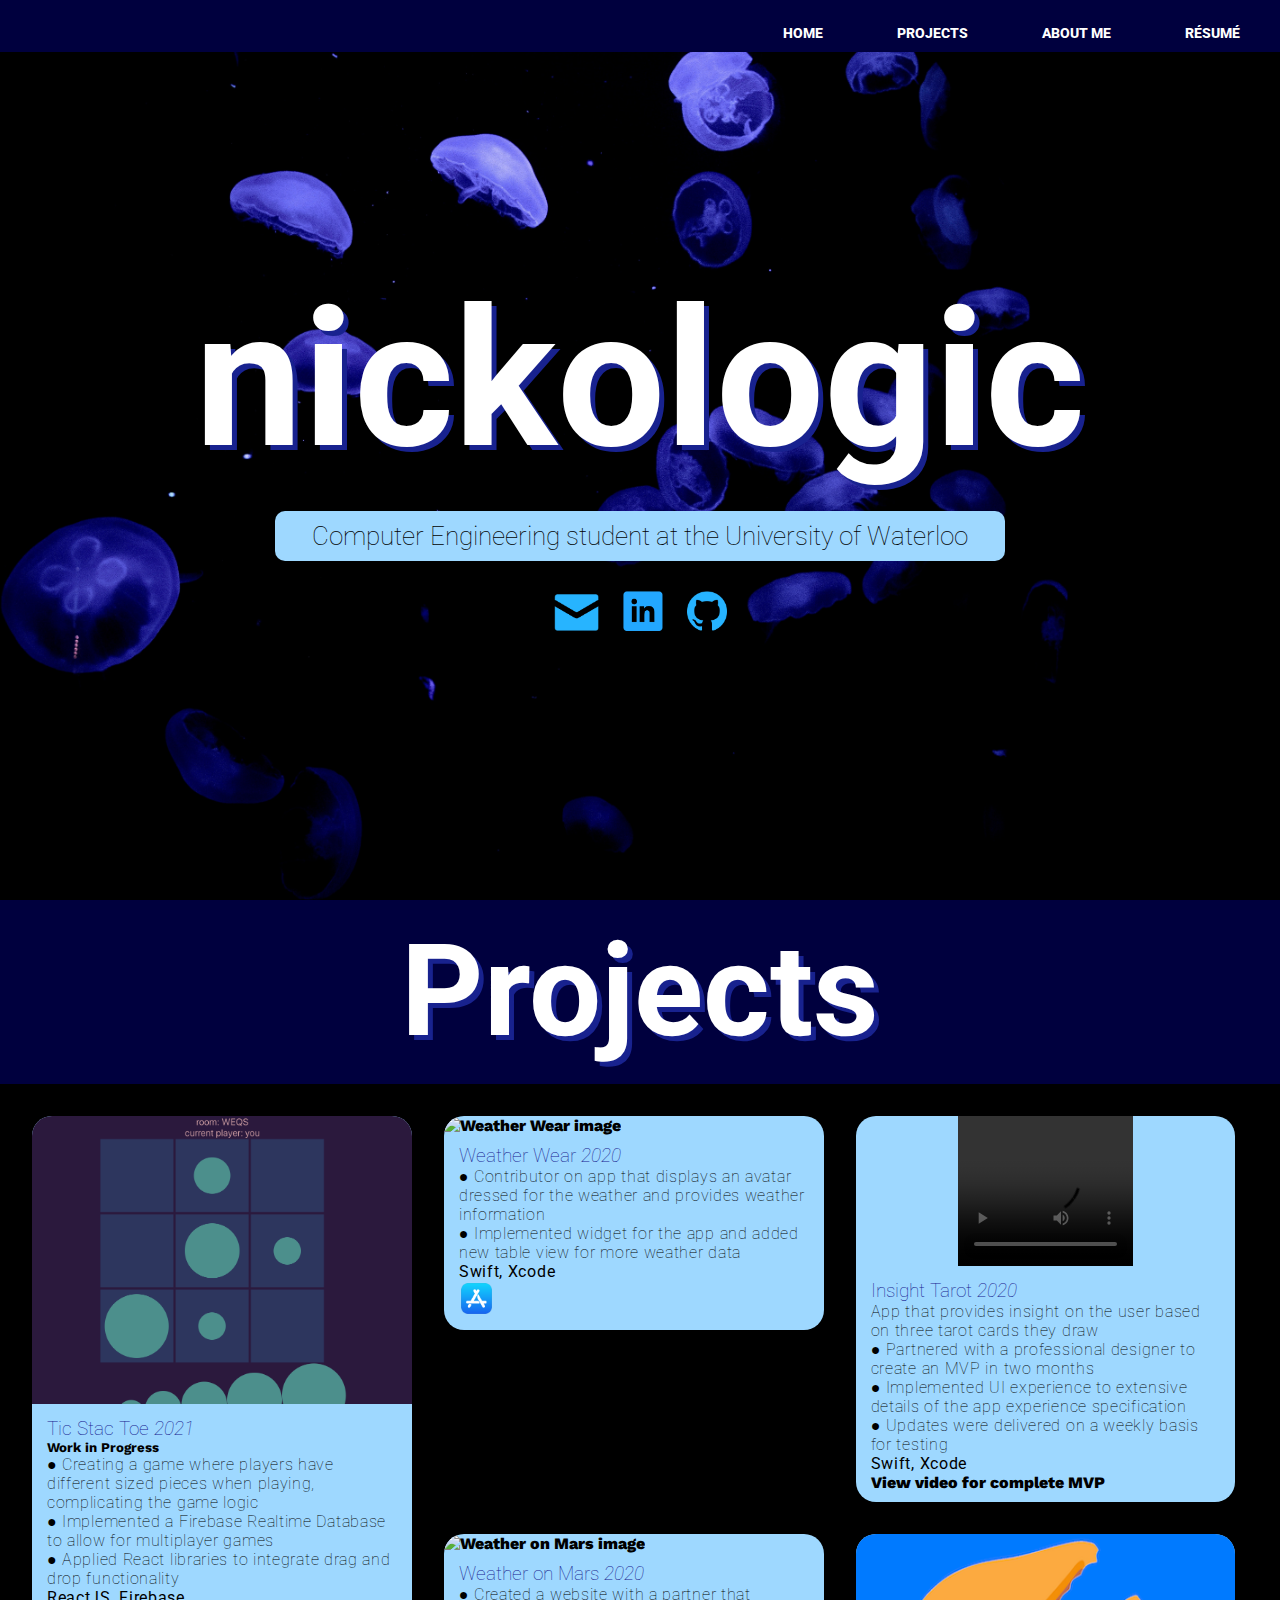
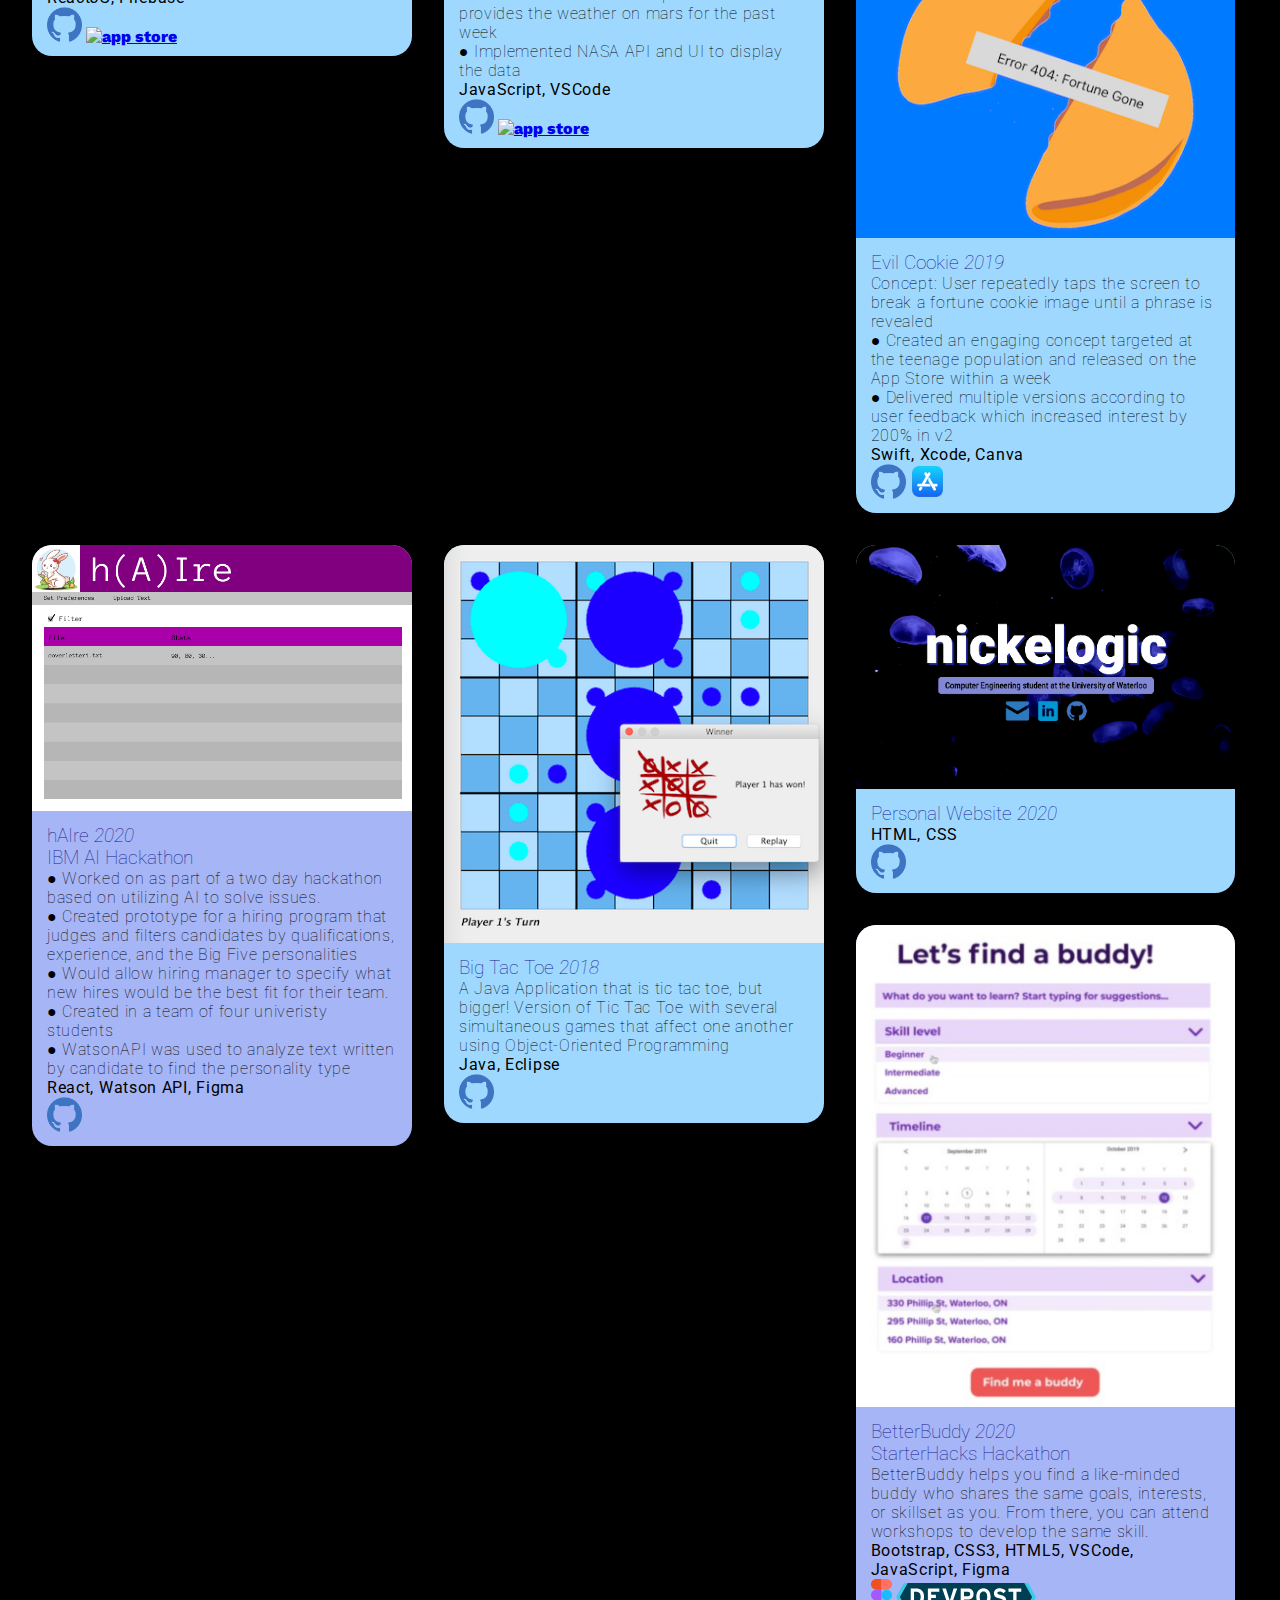
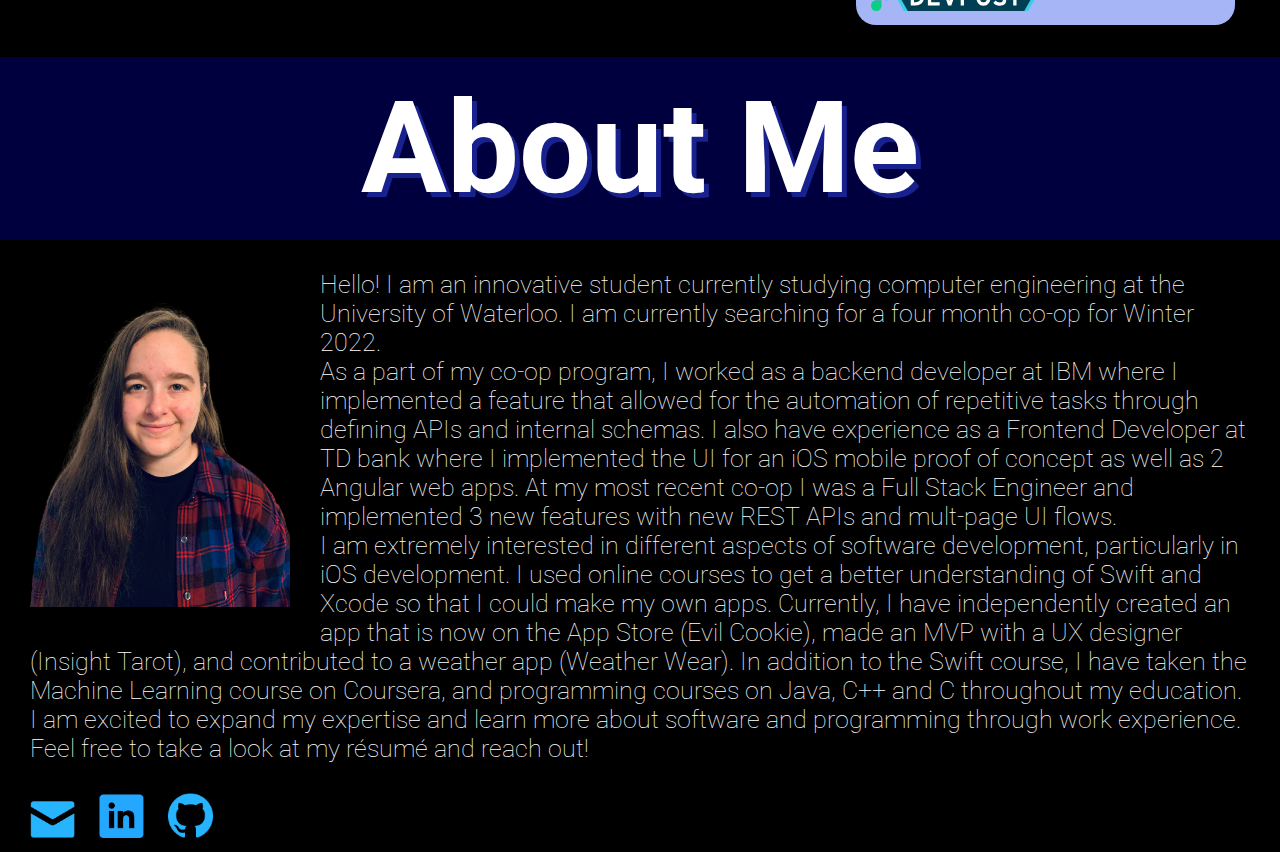
==== commit b8b4d47f: "fix centering" ====
--- a/index.html
+++ b/index.html
@@ -80,7 +80,7 @@
               </div>
               <div class="column">
                 <div class="content project-colour">
-                  <div class="video">
+                  <div style="text-align: center;">
                     <video width="46%" margin="0 auto" controls>
                       <source src="img/tarot.mp4" type="video/mp4">
                       Your browser does not support the video tag.
